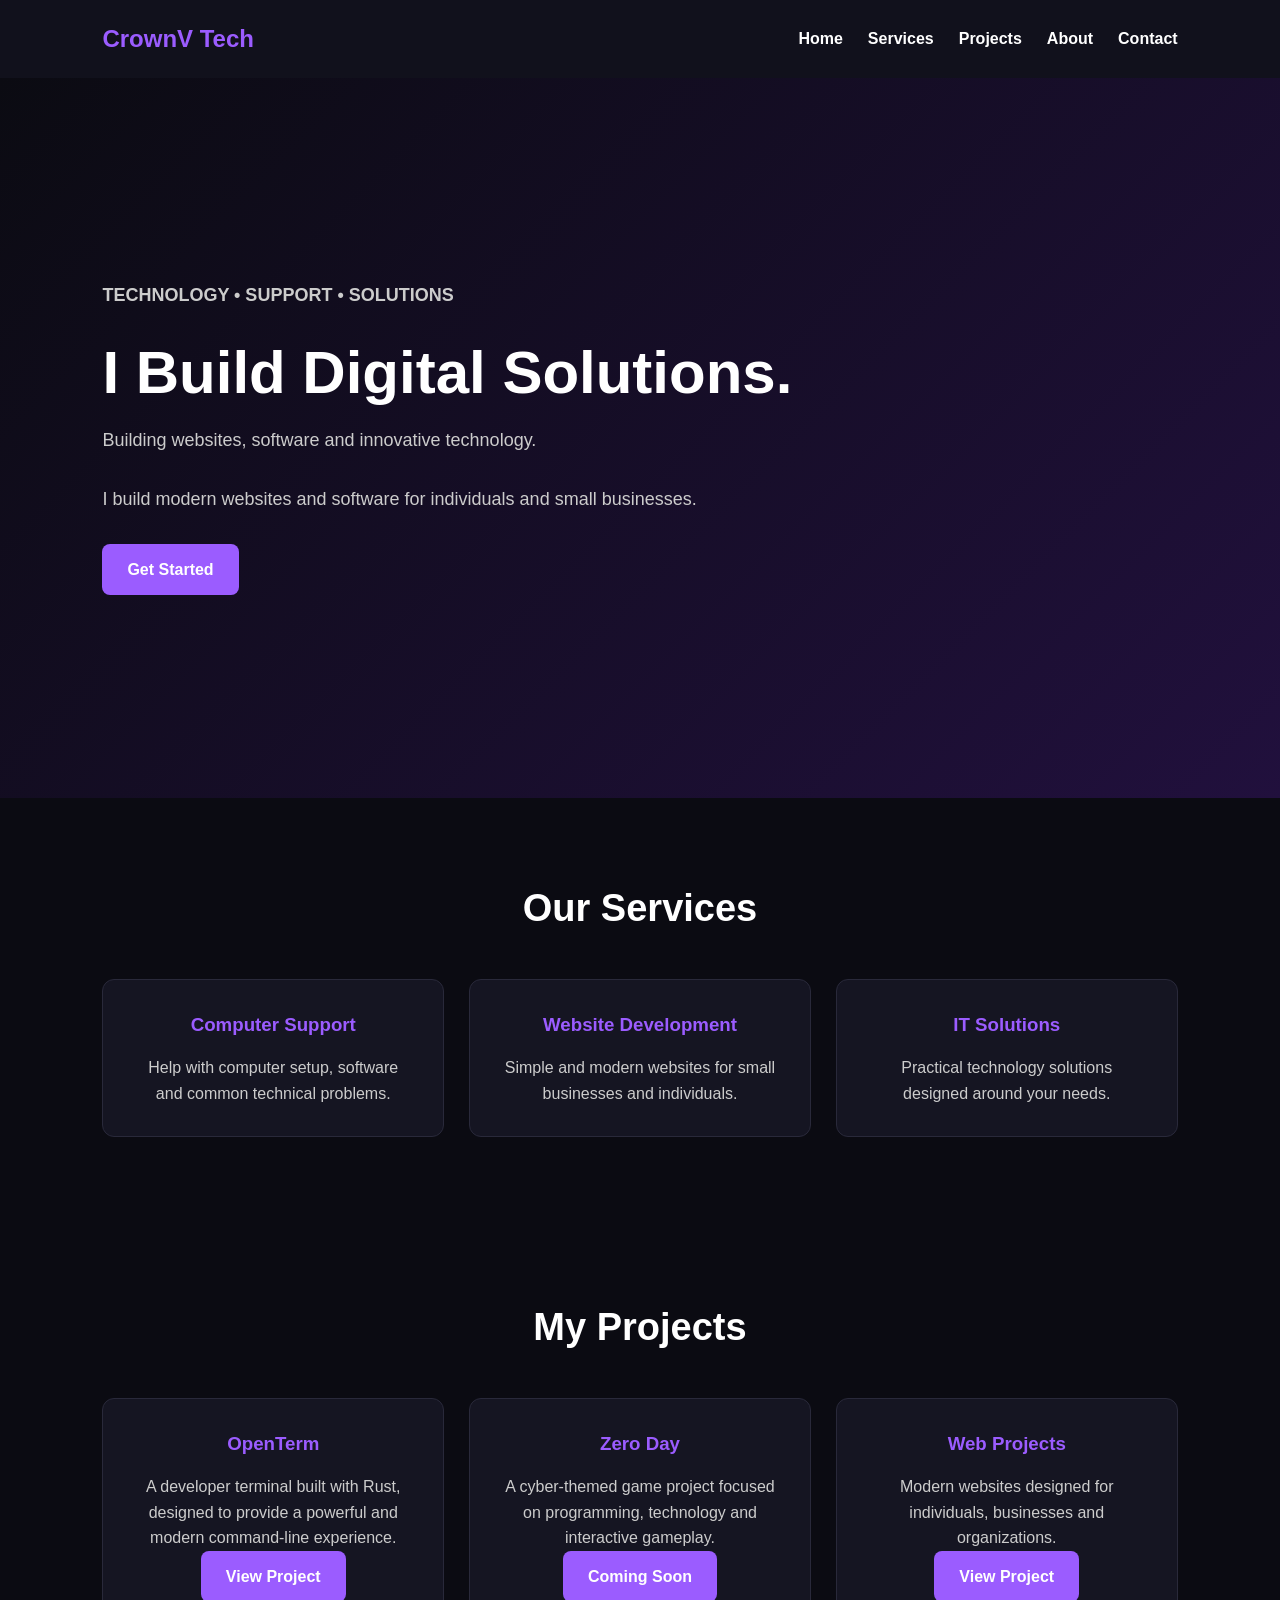
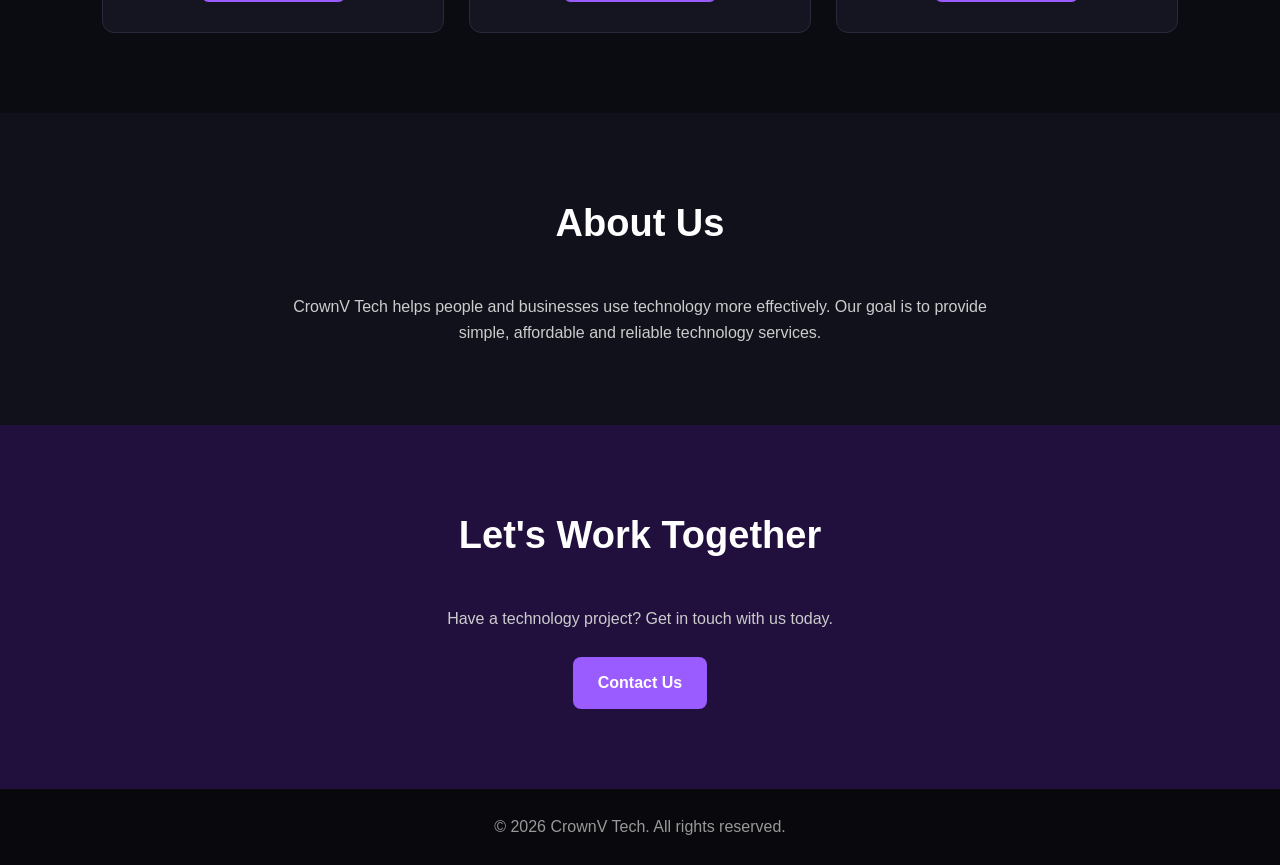
==== index.html @ 7b2068a5 "Add files via upload" ====
<!DOCTYPE html>
<html lang="en">
<head>
    <meta charset="UTF-8">
    <meta name="viewport" content="width=device-width, initial-scale=1.0">

    <title>CrownV Tech</title>

    <link rel="stylesheet" href="style.css">
</head>

<body>

    <!-- Navigation -->
    <header>
        <nav>
            <h1>CrownV Tech</h1>

            <div class="nav-links">
                <a href="#home">Home</a>
                <a href="#services">Services</a>
                <a href="#projects">Projects</a>
                <a href="#about">About</a>
                <a href="#contact">Contact</a>
            </div>
        </nav>
    </header>


    <!-- Home -->
    <section id="home" class="hero">
        <div>
            <p class="tag">TECHNOLOGY • SUPPORT • SOLUTIONS</p>

            <h2>I Build Digital Solutions.</h2>

<p class="crown-tagline">
    Building websites, software and innovative technology.
</p>
            
<p>
               I build modern websites and software
for individuals and small businesses.
</p>

            <a class="button" href="#contact">
                Get Started
            </a>
        </div>
    </section>


    <!-- Services -->
    <section id="services" class="section">

        <h2>Our Services</h2>

        <div class="cards">

            <div class="card">
                <h3>Computer Support</h3>

                <p>
                    Help with computer setup, software
                    and common technical problems.
                </p>
            </div>


            <div class="card">
                <h3>Website Development</h3>

                <p>
                    Simple and modern websites for
                    small businesses and individuals.
                </p>
            </div>


            <div class="card">
                <h3>IT Solutions</h3>

                <p>
                    Practical technology solutions
                    designed around your needs.
                </p>
            </div>

        </div>

    </section>

<!-- Projects -->
<section id="projects" class="section">

    <h2>My Projects</h2>

    <div class="cards">

        <div class="card">
            <h3>OpenTerm</h3>
            <p>
                A developer terminal built with Rust,
                designed to provide a powerful and modern
                command-line experience.
            </p>

            <a class="button" href="https://github.com/Vincent2092433/OpenTerm" target="_blank">
                View Project
            </a>
        </div>

        <div class="card">
            <h3>Zero Day</h3>
            <p>
                A cyber-themed game project focused on
                programming, technology and interactive
                gameplay.
            </p>

            <a class="button" href="#" target="_blank">
                Coming Soon
            </a>
        </div>

        <div class="card">
            <h3>Web Projects</h3>
            <p>
                Modern websites designed for individuals,
                businesses and organizations.
            </p>

            <a class="button" href="#" target="_blank">
                View Project
            </a>
        </div>

    </div>

</section>


    <!-- About -->
    <section id="about" class="section about">

        <h2>About Us</h2>

        <p>
            CrownV Tech helps people and
            businesses use technology more effectively.
            Our goal is to provide simple, affordable
            and reliable technology services.
        </p>

    </section>


    <!-- Contact -->
    <section id="contact" class="section contact">

        <h2>Let's Work Together</h2>

        <p>
            Have a technology project?
            Get in touch with us today.
        </p>

        <br>

        <a class="button" href="https://mail.google.com/mail/?view=cm&fs=1&to=vintagekarimi@gmail.com"target="_blank">
            Contact Us
        </a>

    </section>


    <!-- Footer -->
    <footer>

        <p>
            © 2026 CrownV Tech.
            All rights reserved.
        </p>

    </footer>

</body>
</html>
---- style.css ----
* {
    margin: 0;
    padding: 0;
    box-sizing: border-box;
}

html {
    scroll-behavior: smooth;
}

body {
    font-family: Arial, sans-serif;
    line-height: 1.6;
    background: #0b0b12;
    color: white;
}

header {
    background: #11111c;
    padding: 20px 8%;
    position: sticky;
    top: 0;
    z-index: 1000;
}

nav {
    display: flex;
    justify-content: space-between;
    align-items: center;
}

nav h1 {
    color: #9b5cff;
}

.nav-links {
    display: flex;
    gap: 25px;
}

.nav-links a {
    color: white;
    text-decoration: none;
    font-weight: bold;
}

.nav-links a:hover {
    color: #9b5cff;
}

.hero {
    min-height: 80vh;
    display: flex;
    align-items: center;
    padding: 80px 8%;
    background: linear-gradient(135deg, #0b0b12, #21103d);
}

.hero div {
    max-width: 700px;
}

.tag {
    color: #9b5cff;
    font-weight: bold;
    margin-bottom: 15px;
}

.hero h2 {
    font-size: 60px;
    line-height: 1.1;
    margin-bottom: 20px;
}

.hero p {
    font-size: 18px;
    color: #cccccc;
    margin-bottom: 30px;
}

.button {
    display: inline-block;
    background: #9b5cff;
    color: white;
    padding: 13px 25px;
    border-radius: 8px;
    text-decoration: none;
    font-weight: bold;
}

.button:hover {
    background: #7c3aed;
}

.section {
    padding: 80px 8%;
    text-align: center;
}

.section h2 {
    font-size: 38px;
    margin-bottom: 40px;
}

.cards {
    display: grid;
    grid-template-columns: repeat(3, 1fr);
    gap: 25px;
}

.card {
    background: #151522;
    padding: 30px;
    border-radius: 12px;
    border: 1px solid #29293a;
}

.card h3 {
    color: #9b5cff;
    margin-bottom: 15px;
}

.card p,
.about p,
.contact p {
    color: #cccccc;
}

.about {
    background: #11111c;
}

.about p {
    max-width: 700px;
    margin: auto;
}

.contact {
    background: #21103d;
}

footer {
    background: #08080d;
    text-align: center;
    padding: 25px;
    color: #999;
}

@media (max-width: 768px) {
    nav {
        flex-direction: column;
        gap: 15px;
    }

    .nav-links {
        gap: 12px;
        flex-wrap: wrap;
        justify-content: center;
    }

    .hero h2 {
        font-size: 42px;
    }

    .cards {
        grid-template-columns: 1fr;
    }
}
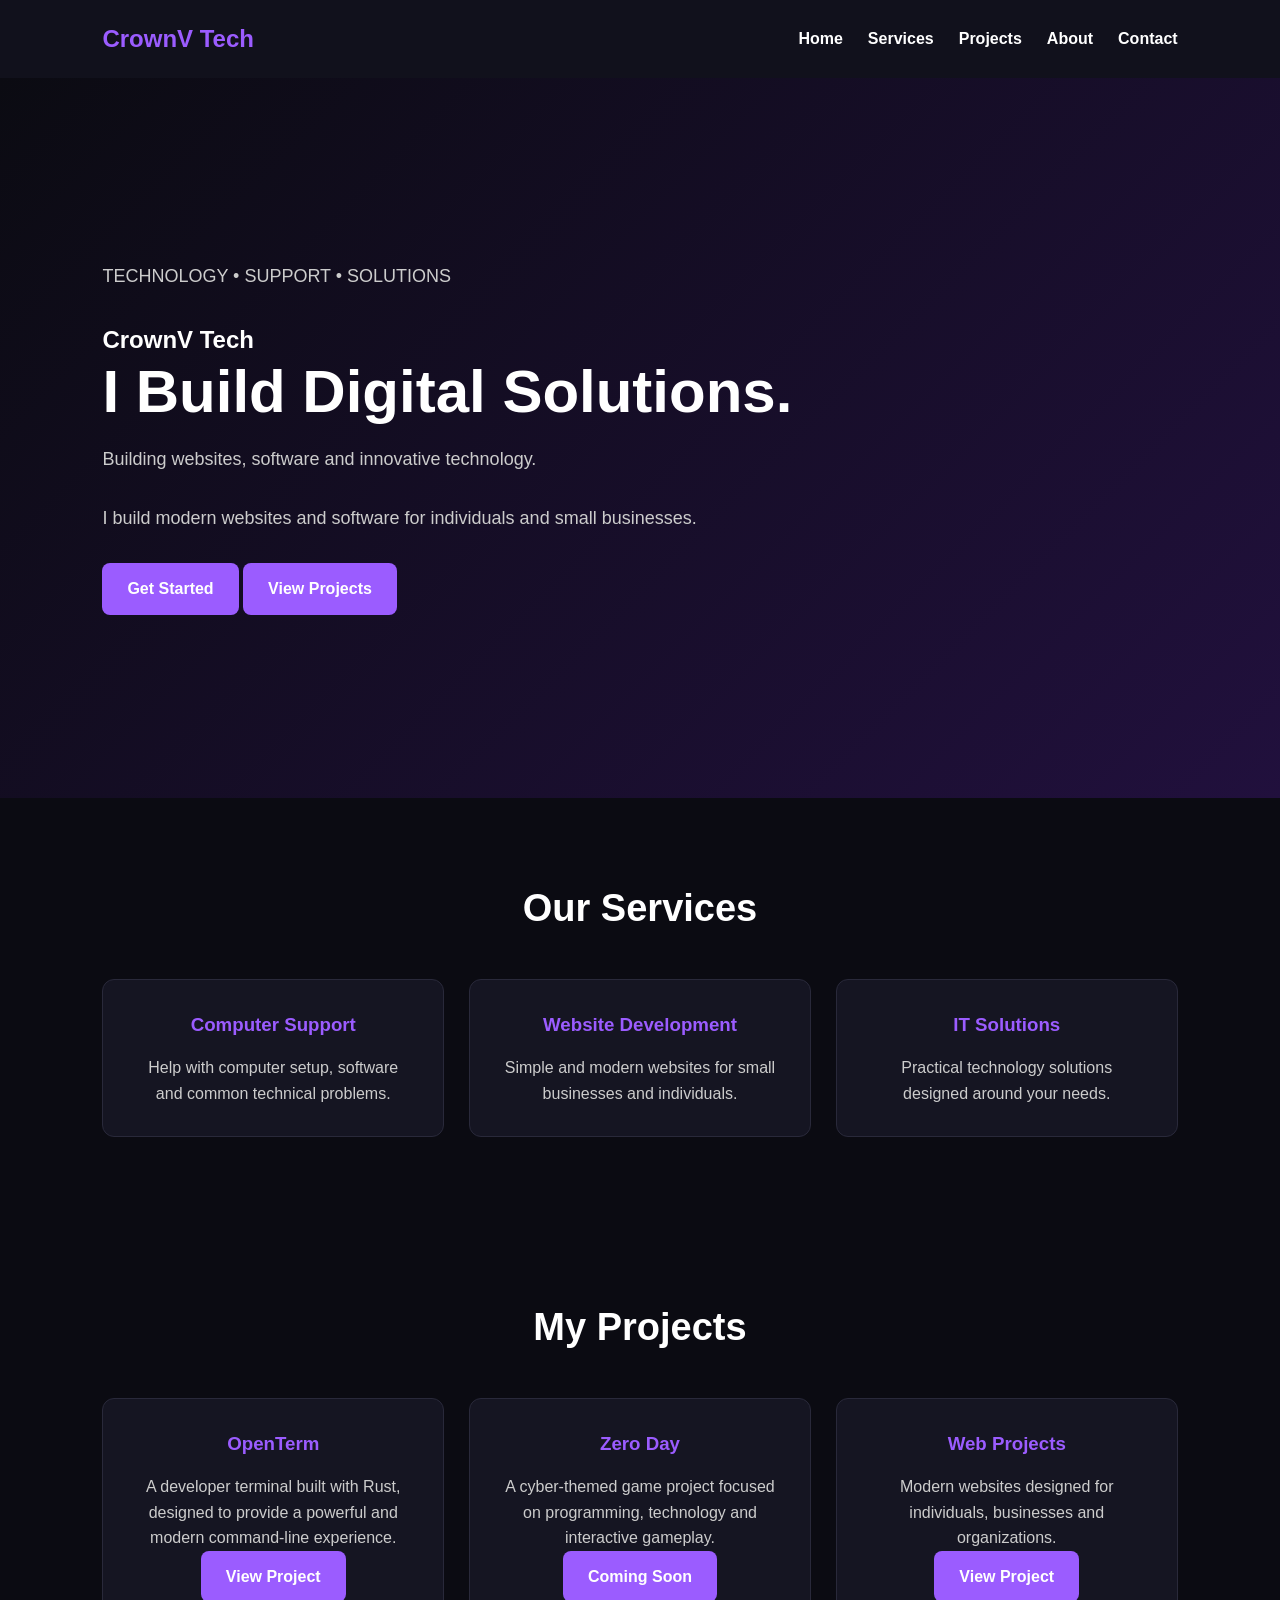
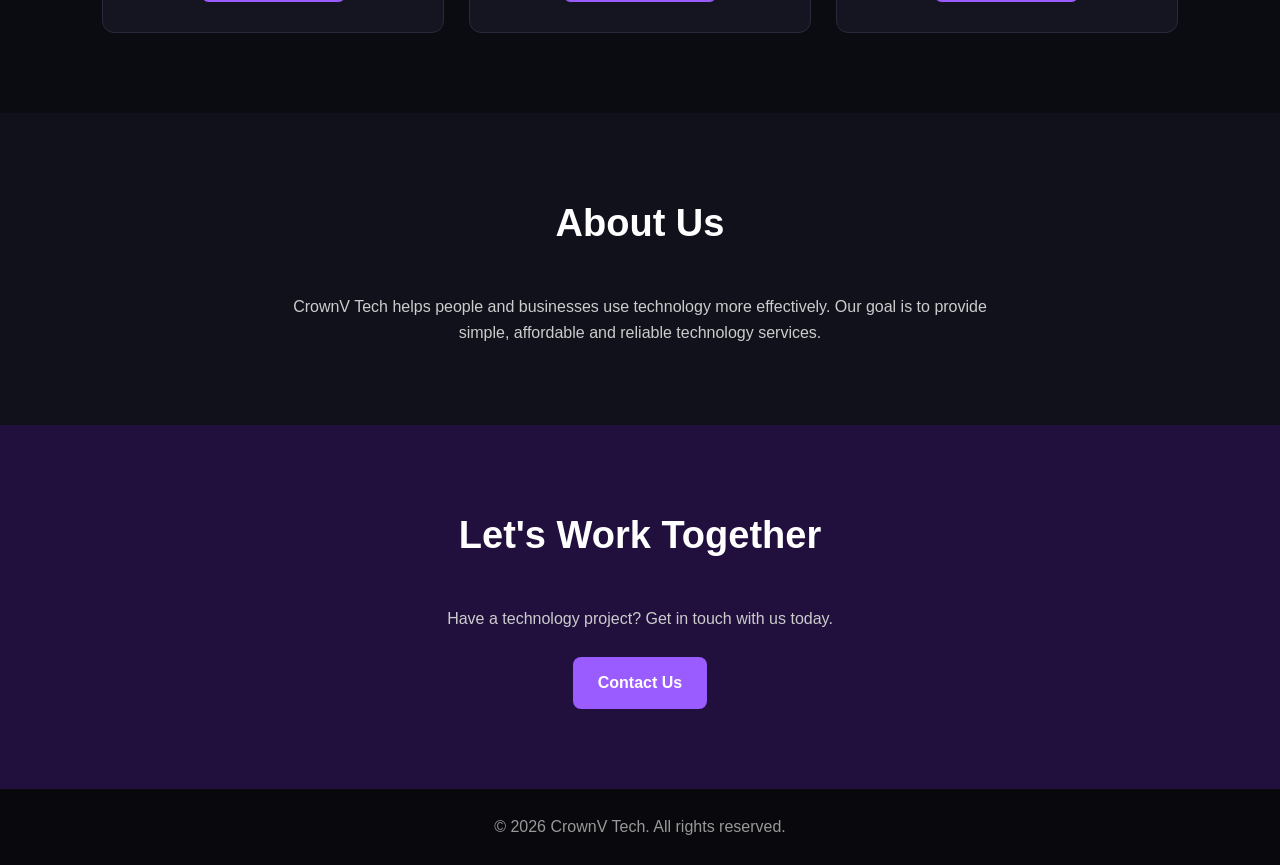
==== commit 78ba29d8: "Refactor index.html for improved layout and content Updated HTML structure and content for better or" ====
--- a/index.html
+++ b/index.html
@@ -28,26 +28,36 @@
 
 
     <!-- Home -->
-    <section id="home" class="hero">
-        <div>
-            <p class="tag">TECHNOLOGY • SUPPORT • SOLUTIONS</p>
+   <section id="home" class="hero">
+    <div class="hero-content">
 
-            <h2>I Build Digital Solutions.</h2>
+        <p class="hero-small">TECHNOLOGY • SUPPORT • SOLUTIONS</p>
 
-<p class="crown-tagline">
-    Building websites, software and innovative technology.
-</p>
-            
-<p>
-               I build modern websites and software
-for individuals and small businesses.
-</p>
+        <h1>CrownV Tech</h1>
 
+        <h2>I Build Digital Solutions.</h2>
+
+        <p class="crown-tagline">
+            Building websites, software and innovative technology.
+        </p>
+
+        <p>
+            I build modern websites and software
+            for individuals and small businesses.
+        </p>
+
+        <div class="hero-buttons">
             <a class="button" href="#contact">
                 Get Started
             </a>
+
+            <a class="button secondary-button" href="#projects">
+                View Projects
+            </a>
         </div>
-    </section>
+
+    </div>
+</section>
 
 
     <!-- Services -->
@@ -185,4 +195,4 @@
     </footer>
 
 </body>
-</html>+</html>
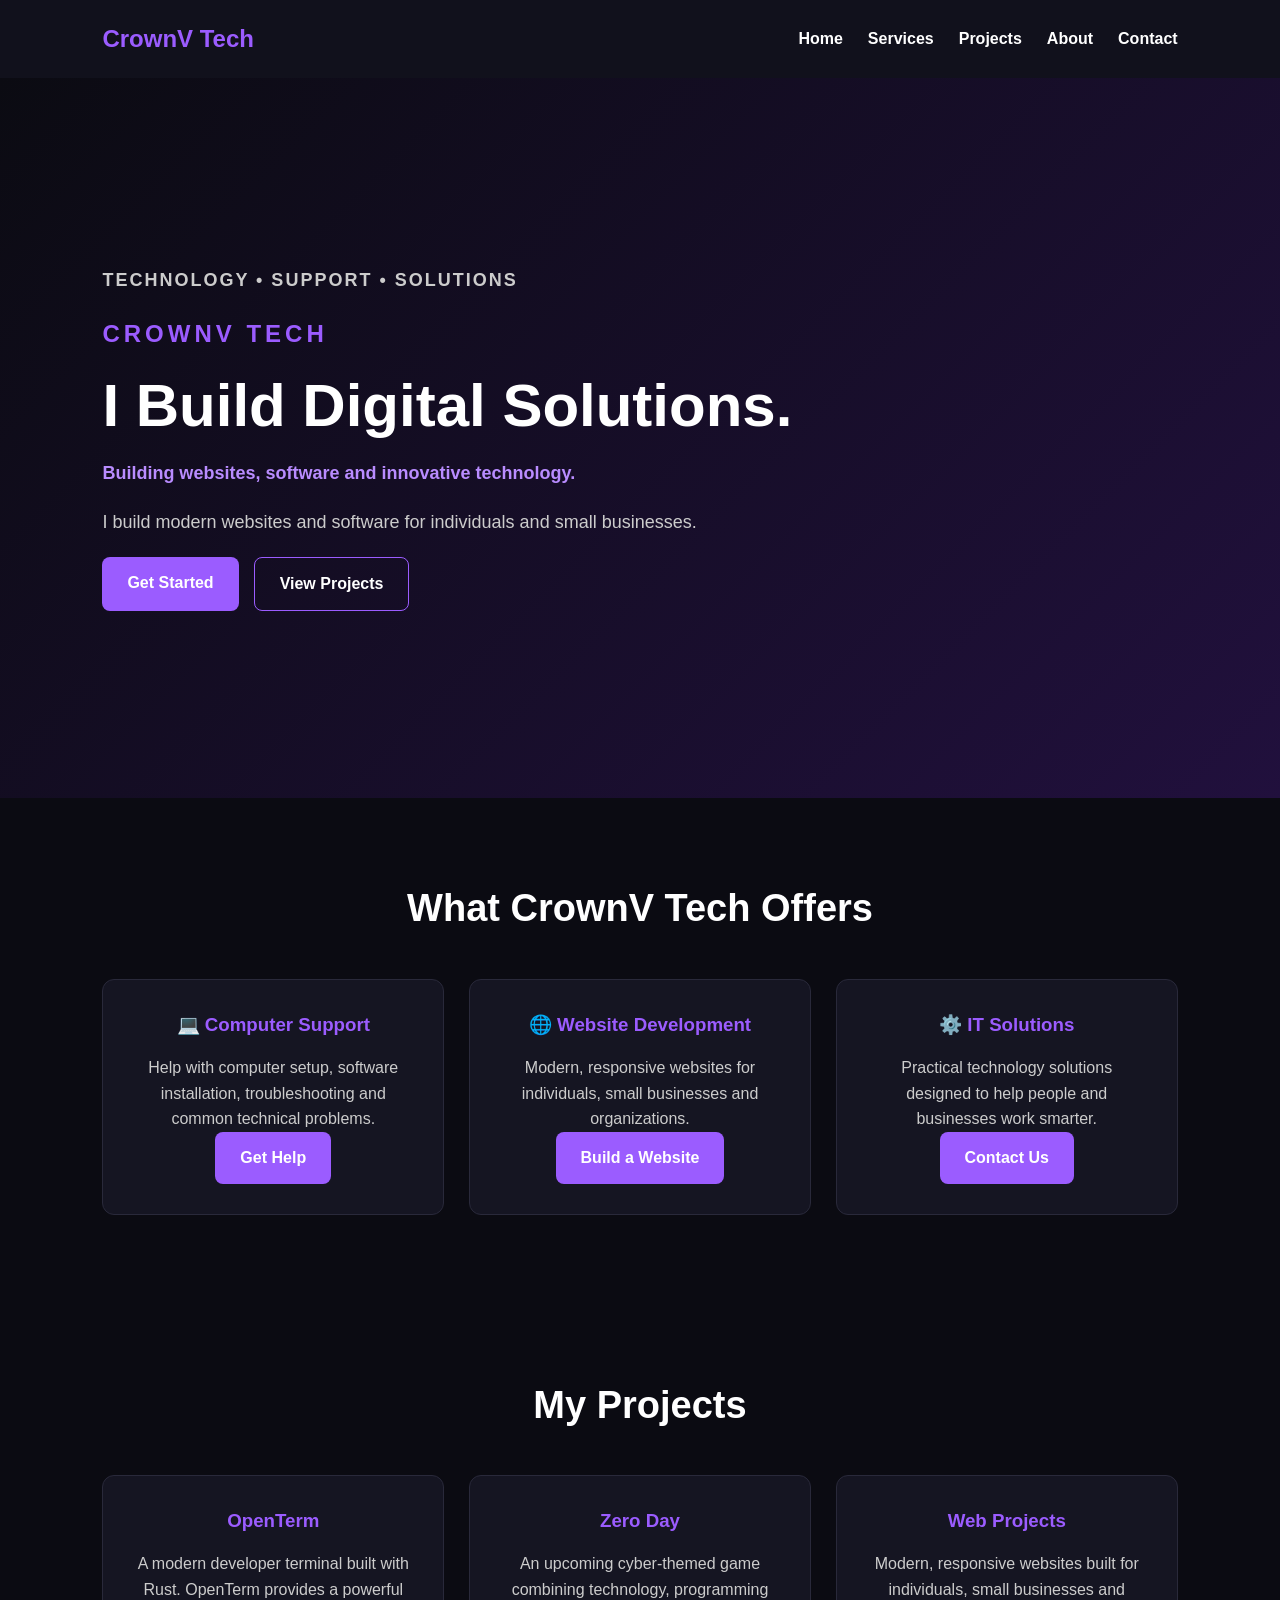
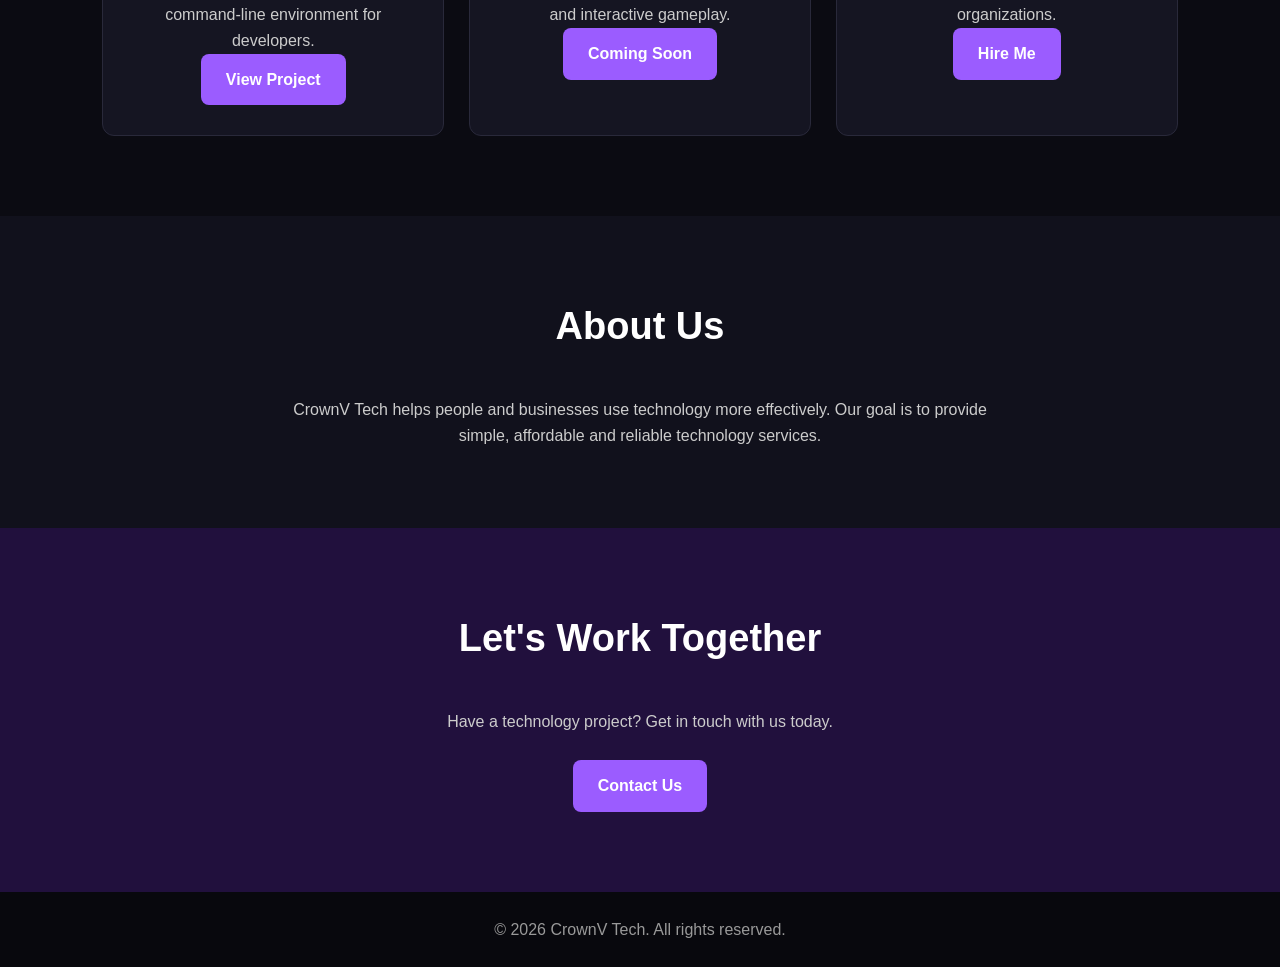
==== commit 083000ec: "Revise content in index.html for services and projects Updated service offerings and project descrip" ====
--- a/index.html
+++ b/index.html
@@ -61,46 +61,57 @@
 
 
     <!-- Services -->
-    <section id="services" class="section">
-
-        <h2>Our Services</h2>
-
-        <div class="cards">
-
-            <div class="card">
-                <h3>Computer Support</h3>
-
-                <p>
-                    Help with computer setup, software
-                    and common technical problems.
-                </p>
-            </div>
-
-
-            <div class="card">
-                <h3>Website Development</h3>
-
-                <p>
-                    Simple and modern websites for
-                    small businesses and individuals.
-                </p>
-            </div>
-
-
-            <div class="card">
-                <h3>IT Solutions</h3>
-
-                <p>
-                    Practical technology solutions
-                    designed around your needs.
-                </p>
-            </div>
-
-        </div>
-
-    </section>
+  <section id="services" class="section">
+
+    <h2>What CrownV Tech Offers</h2>
+
+    <div class="cards">
+
+        <div class="card">
+            <h3>💻 Computer Support</h3>
+
+            <p>
+                Help with computer setup, software installation,
+                troubleshooting and common technical problems.
+            </p>
+
+            <a class="button" href="#contact">
+                Get Help
+            </a>
+        </div>
+
+        <div class="card">
+            <h3>🌐 Website Development</h3>
+
+            <p>
+                Modern, responsive websites for individuals,
+                small businesses and organizations.
+            </p>
+
+            <a class="button" href="#contact">
+                Build a Website
+            </a>
+        </div>
+
+        <div class="card">
+            <h3>⚙️ IT Solutions</h3>
+
+            <p>
+                Practical technology solutions designed to
+                help people and businesses work smarter.
+            </p>
+
+            <a class="button" href="#contact">
+                Contact Us
+            </a>
+        </div>
+
+    </div>
+
+</section>
 
 <!-- Projects -->
+
 <section id="projects" class="section">
 
     <h2>My Projects</h2>
@@ -109,46 +120,53 @@
 
         <div class="card">
             <h3>OpenTerm</h3>
-            <p>
-                A developer terminal built with Rust,
-                designed to provide a powerful and modern
-                command-line experience.
-            </p>
-
-            <a class="button" href="https://github.com/Vincent2092433/OpenTerm" target="_blank">
+
+            <p>
+                A modern developer terminal built with Rust.
+                OpenTerm provides a powerful command-line
+                environment for developers.
+            </p>
+
+            <a
+                class="button"
+                href="https://github.com/Vincent2092433/OpenTerm"
+                target="_blank"
+                rel="noopener noreferrer">
                 View Project
             </a>
         </div>
 
         <div class="card">
             <h3>Zero Day</h3>
-            <p>
-                A cyber-themed game project focused on
-                programming, technology and interactive
+
+            <p>
+                An upcoming cyber-themed game combining
+                technology, programming and interactive
                 gameplay.
             </p>
 
-            <a class="button" href="#" target="_blank">
+            <a class="button" href="#projects">
                 Coming Soon
             </a>
         </div>
 
         <div class="card">
             <h3>Web Projects</h3>
-            <p>
-                Modern websites designed for individuals,
-                businesses and organizations.
-            </p>
-
-            <a class="button" href="#" target="_blank">
-                View Project
+
+            <p>
+                Modern, responsive websites built for
+                individuals, small businesses and
+                organizations.
+            </p>
+
+            <a class="button" href="#contact">
+                Hire Me
             </a>
         </div>
 
     </div>
 
 </section>
-
 
     <!-- About -->
     <section id="about" class="section about">
--- a/style.css
+++ b/style.css
@@ -1,3 +1,7 @@
+/* ================================
+   CrownV Tech - Complete Styles
+   ================================ */
+
 * {
     margin: 0;
     padding: 0;
@@ -9,11 +13,15 @@
 }
 
 body {
-    font-family: Arial, sans-serif;
+    font-family: Arial, Helvetica, sans-serif;
     line-height: 1.6;
     background: #0b0b12;
     color: white;
 }
+
+/* ================================
+   Header / Navigation
+   ================================ */
 
 header {
     background: #11111c;
@@ -36,17 +44,23 @@
 .nav-links {
     display: flex;
     gap: 25px;
+    list-style: none;
 }
 
 .nav-links a {
     color: white;
     text-decoration: none;
     font-weight: bold;
+    transition: 0.3s;
 }
 
 .nav-links a:hover {
     color: #9b5cff;
 }
+
+/* ================================
+   Hero Section
+   ================================ */
 
 .hero {
     min-height: 80vh;
@@ -56,14 +70,24 @@
     background: linear-gradient(135deg, #0b0b12, #21103d);
 }
 
-.hero div {
+.hero-content {
     max-width: 700px;
 }
 
-.tag {
+.hero-small {
     color: #9b5cff;
     font-weight: bold;
+    letter-spacing: 2px;
     margin-bottom: 15px;
+    font-size: 14px;
+}
+
+.hero-content h1 {
+    color: #9b5cff;
+    font-size: 24px;
+    letter-spacing: 4px;
+    text-transform: uppercase;
+    margin-bottom: 20px;
 }
 
 .hero h2 {
@@ -72,10 +96,26 @@
     margin-bottom: 20px;
 }
 
-.hero p {
+.hero-content p {
     font-size: 18px;
     color: #cccccc;
-    margin-bottom: 30px;
+    margin-bottom: 20px;
+}
+
+.crown-tagline {
+    color: #b98cff !important;
+    font-weight: bold;
+}
+
+/* ================================
+   Buttons
+   ================================ */
+
+.hero-buttons {
+    display: flex;
+    gap: 15px;
+    flex-wrap: wrap;
+    margin-top: 10px;
 }
 
 .button {
@@ -86,11 +126,26 @@
     border-radius: 8px;
     text-decoration: none;
     font-weight: bold;
+    transition: 0.3s;
 }
 
 .button:hover {
     background: #7c3aed;
-}
+    transform: translateY(-2px);
+}
+
+.secondary-button {
+    background: transparent;
+    border: 1px solid #9b5cff;
+}
+
+.secondary-button:hover {
+    background: #9b5cff;
+}
+
+/* ================================
+   General Sections
+   ================================ */
 
 .section {
     padding: 80px 8%;
@@ -101,6 +156,10 @@
     font-size: 38px;
     margin-bottom: 40px;
 }
+
+/* ================================
+   Cards
+   ================================ */
 
 .cards {
     display: grid;
@@ -113,6 +172,13 @@
     padding: 30px;
     border-radius: 12px;
     border: 1px solid #29293a;
+    transition: 0.3s;
+}
+
+.card:hover {
+    transform: translateY(-6px);
+    border-color: #9b5cff;
+    box-shadow: 0 10px 30px rgba(155, 92, 255, 0.15);
 }
 
 .card h3 {
@@ -120,24 +186,39 @@
     margin-bottom: 15px;
 }
 
-.card p,
-.about p,
+.card p {
+    color: #cccccc;
+}
+
+/* ================================
+   About Section
+   ================================ */
+
+.about {
+    background: #11111c;
+}
+
+.about p {
+    color: #cccccc;
+    max-width: 700px;
+    margin: auto;
+}
+
+/* ================================
+   Contact Section
+   ================================ */
+
+.contact {
+    background: #21103d;
+}
+
 .contact p {
     color: #cccccc;
 }
 
-.about {
-    background: #11111c;
-}
-
-.about p {
-    max-width: 700px;
-    margin: auto;
-}
-
-.contact {
-    background: #21103d;
-}
+/* ================================
+   Footer
+   ================================ */
 
 footer {
     background: #08080d;
@@ -146,7 +227,16 @@
     color: #999;
 }
 
+/* ================================
+   Mobile Responsive Design
+   ================================ */
+
 @media (max-width: 768px) {
+
+    header {
+        padding: 18px 5%;
+    }
+
     nav {
         flex-direction: column;
         gap: 15px;
@@ -158,11 +248,62 @@
         justify-content: center;
     }
 
+    .hero {
+        min-height: 75vh;
+        padding: 70px 6%;
+        text-align: center;
+    }
+
+    .hero-content {
+        max-width: 100%;
+    }
+
     .hero h2 {
         font-size: 42px;
     }
 
+    .hero-content h1 {
+        font-size: 20px;
+    }
+
+    .hero-buttons {
+        justify-content: center;
+    }
+
     .cards {
         grid-template-columns: 1fr;
     }
-}+
+    .section {
+        padding: 60px 6%;
+    }
+
+    .section h2 {
+        font-size: 32px;
+    }
+}
+
+/* ================================
+   Small Phones
+   ================================ */
+
+@media (max-width: 480px) {
+
+    .hero h2 {
+        font-size: 34px;
+    }
+
+    .hero-small {
+        font-size: 12px;
+        letter-spacing: 1px;
+    }
+
+    .button {
+        width: 100%;
+        text-align: center;
+    }
+
+    .hero-buttons {
+        width: 100%;
+    }
+}
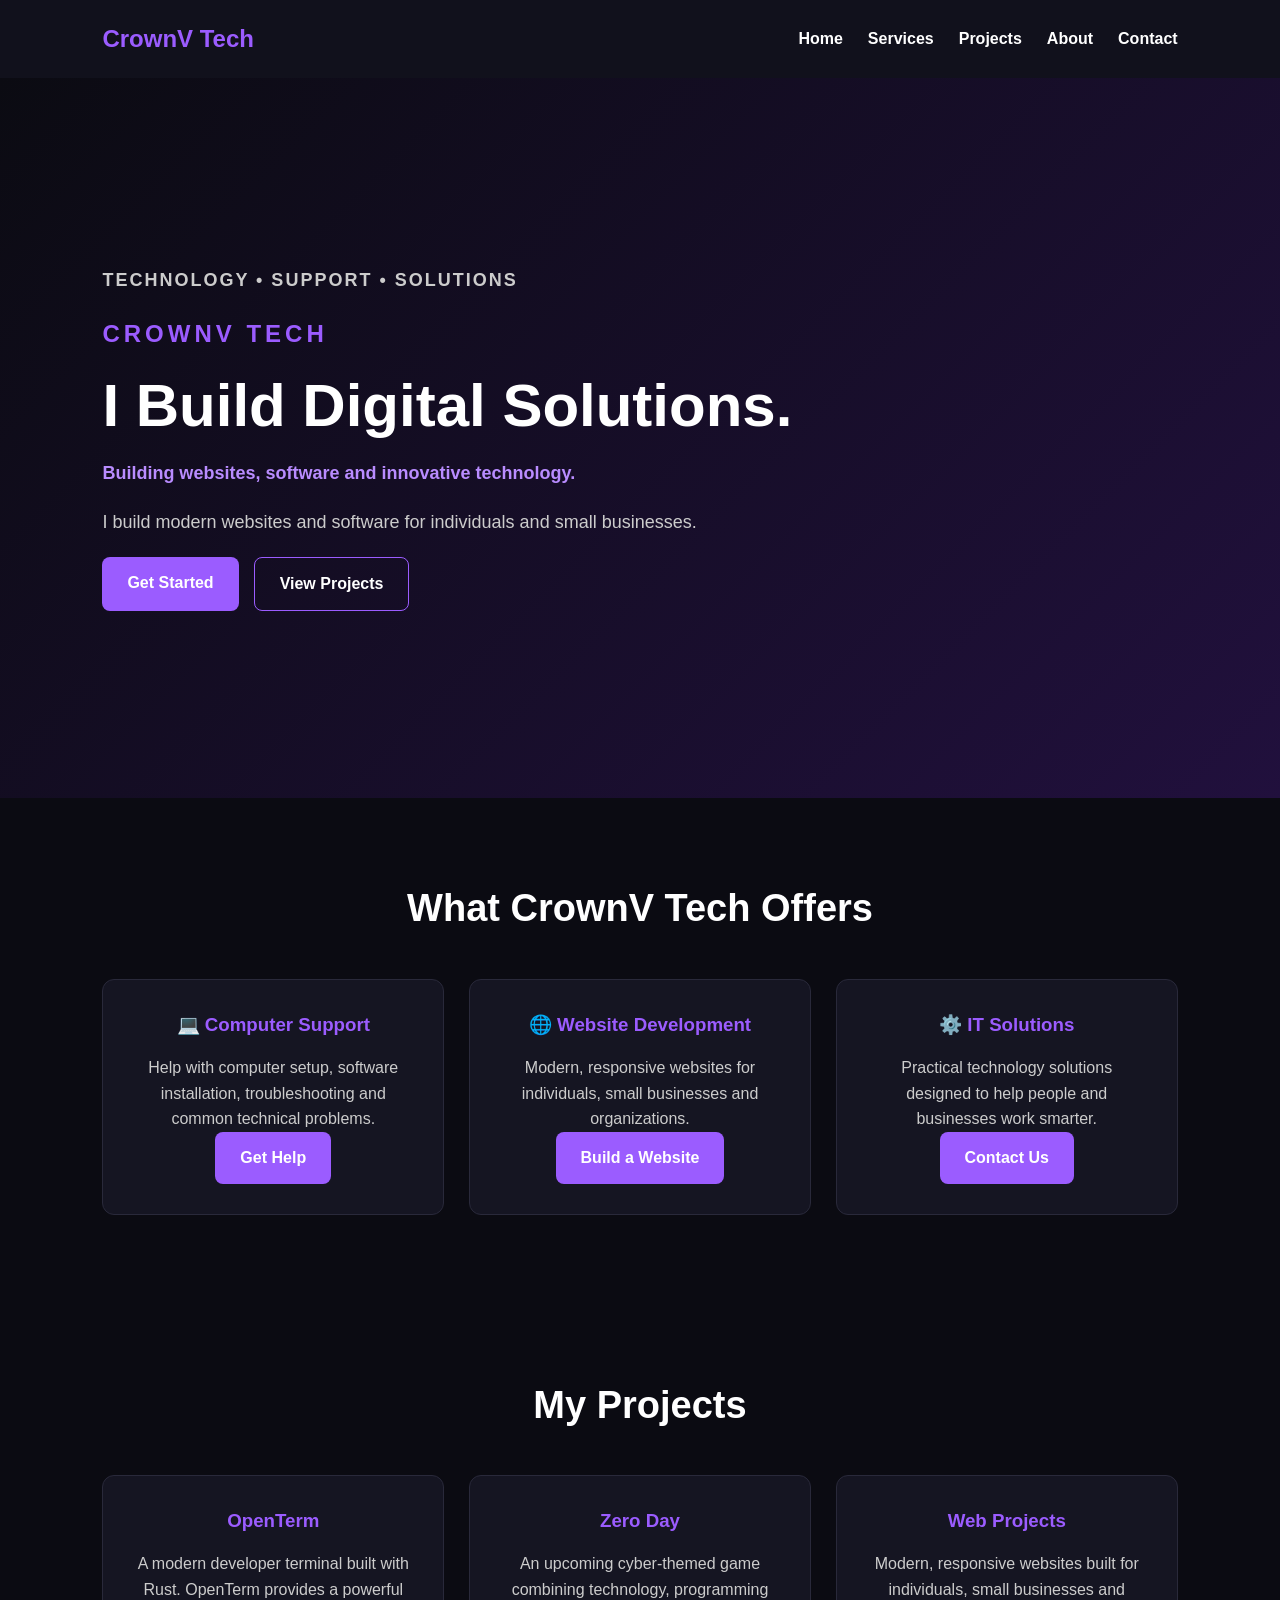
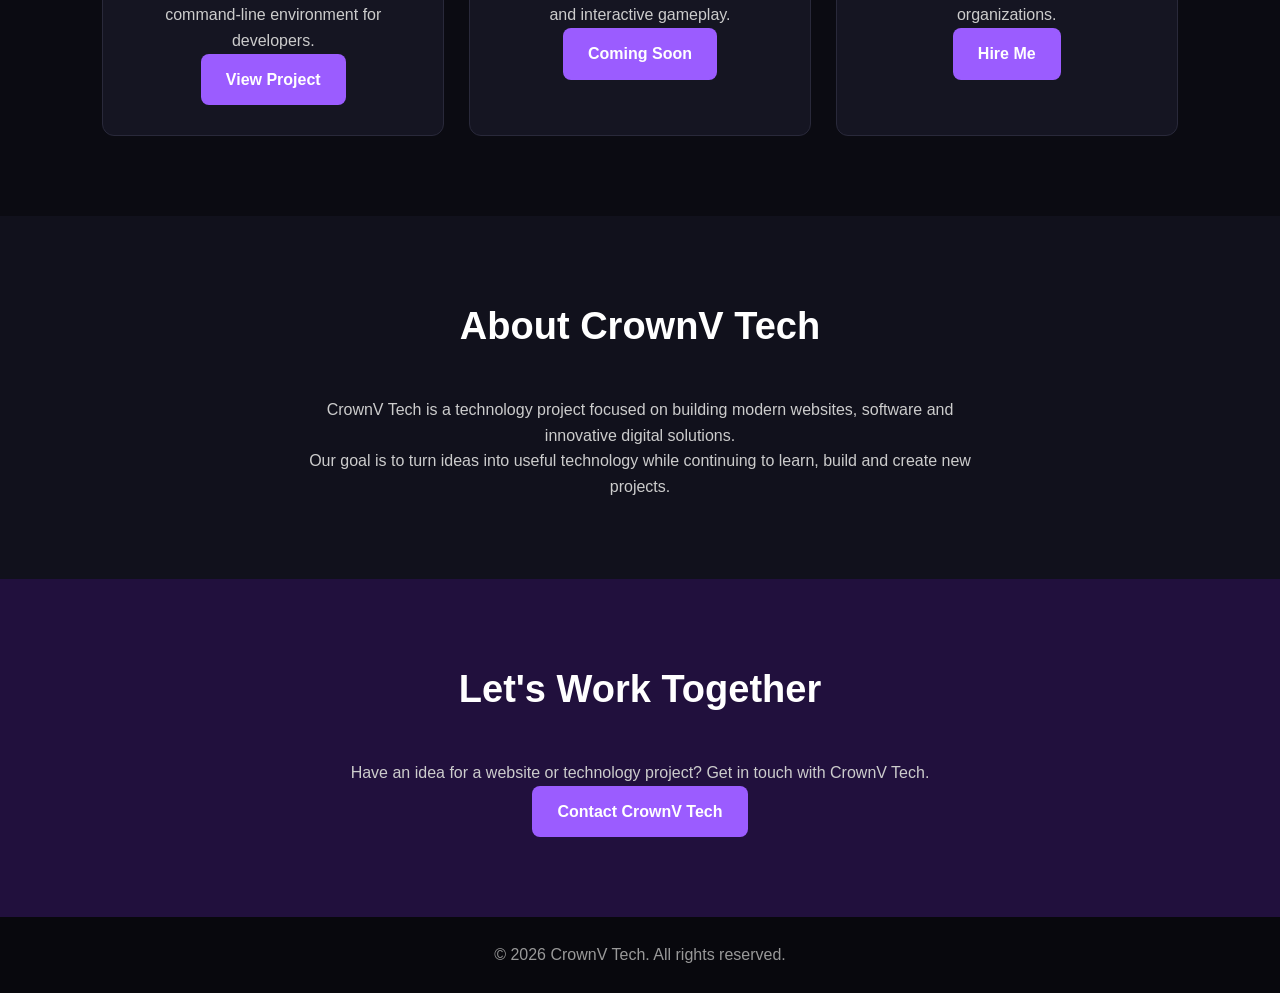
==== commit ecd6397c: "Revise About section content in index.html Updated the About section to provide more information abo" ====
--- a/index.html
+++ b/index.html
@@ -169,48 +169,51 @@
 </section>
 
     <!-- About -->
-    <section id="about" class="section about">
-
-        <h2>About Us</h2>
-
-        <p>
-            CrownV Tech helps people and
-            businesses use technology more effectively.
-            Our goal is to provide simple, affordable
-            and reliable technology services.
-        </p>
-
-    </section>
-
-
-    <!-- Contact -->
-    <section id="contact" class="section contact">
-
-        <h2>Let's Work Together</h2>
-
-        <p>
-            Have a technology project?
-            Get in touch with us today.
-        </p>
-
-        <br>
-
-        <a class="button" href="https://mail.google.com/mail/?view=cm&fs=1&to=vintagekarimi@gmail.com"target="_blank">
-            Contact Us
-        </a>
-
-    </section>
-
-
-    <!-- Footer -->
-    <footer>
-
-        <p>
-            © 2026 CrownV Tech.
-            All rights reserved.
-        </p>
-
-    </footer>
+  <section id="about" class="section about">
+
+    <h2>About CrownV Tech</h2>
+
+    <p>
+        CrownV Tech is a technology project focused on
+        building modern websites, software and innovative
+        digital solutions.
+    </p>
+
+    <p>
+        Our goal is to turn ideas into useful technology
+        while continuing to learn, build and create new
+        projects.
+    </p>
+
+</section>
+
+<section id="contact" class="section contact">
+
+    <h2>Let's Work Together</h2>
+
+    <p>
+        Have an idea for a website or technology project?
+        Get in touch with CrownV Tech.
+    </p>
+
+    <a
+        class="button"
+        href="https://mail.google.com/mail/?view=cm&fs=1&to=vintagekarimi@gmail.com"
+        target="_blank"
+        rel="noopener noreferrer">
+        Contact CrownV Tech
+    </a>
+
+</section>
+
+<footer>
+
+    <p>
+        © 2026 CrownV Tech.
+        All rights reserved.
+    </p>
+
+</footer>
 
 </body>
 </html>
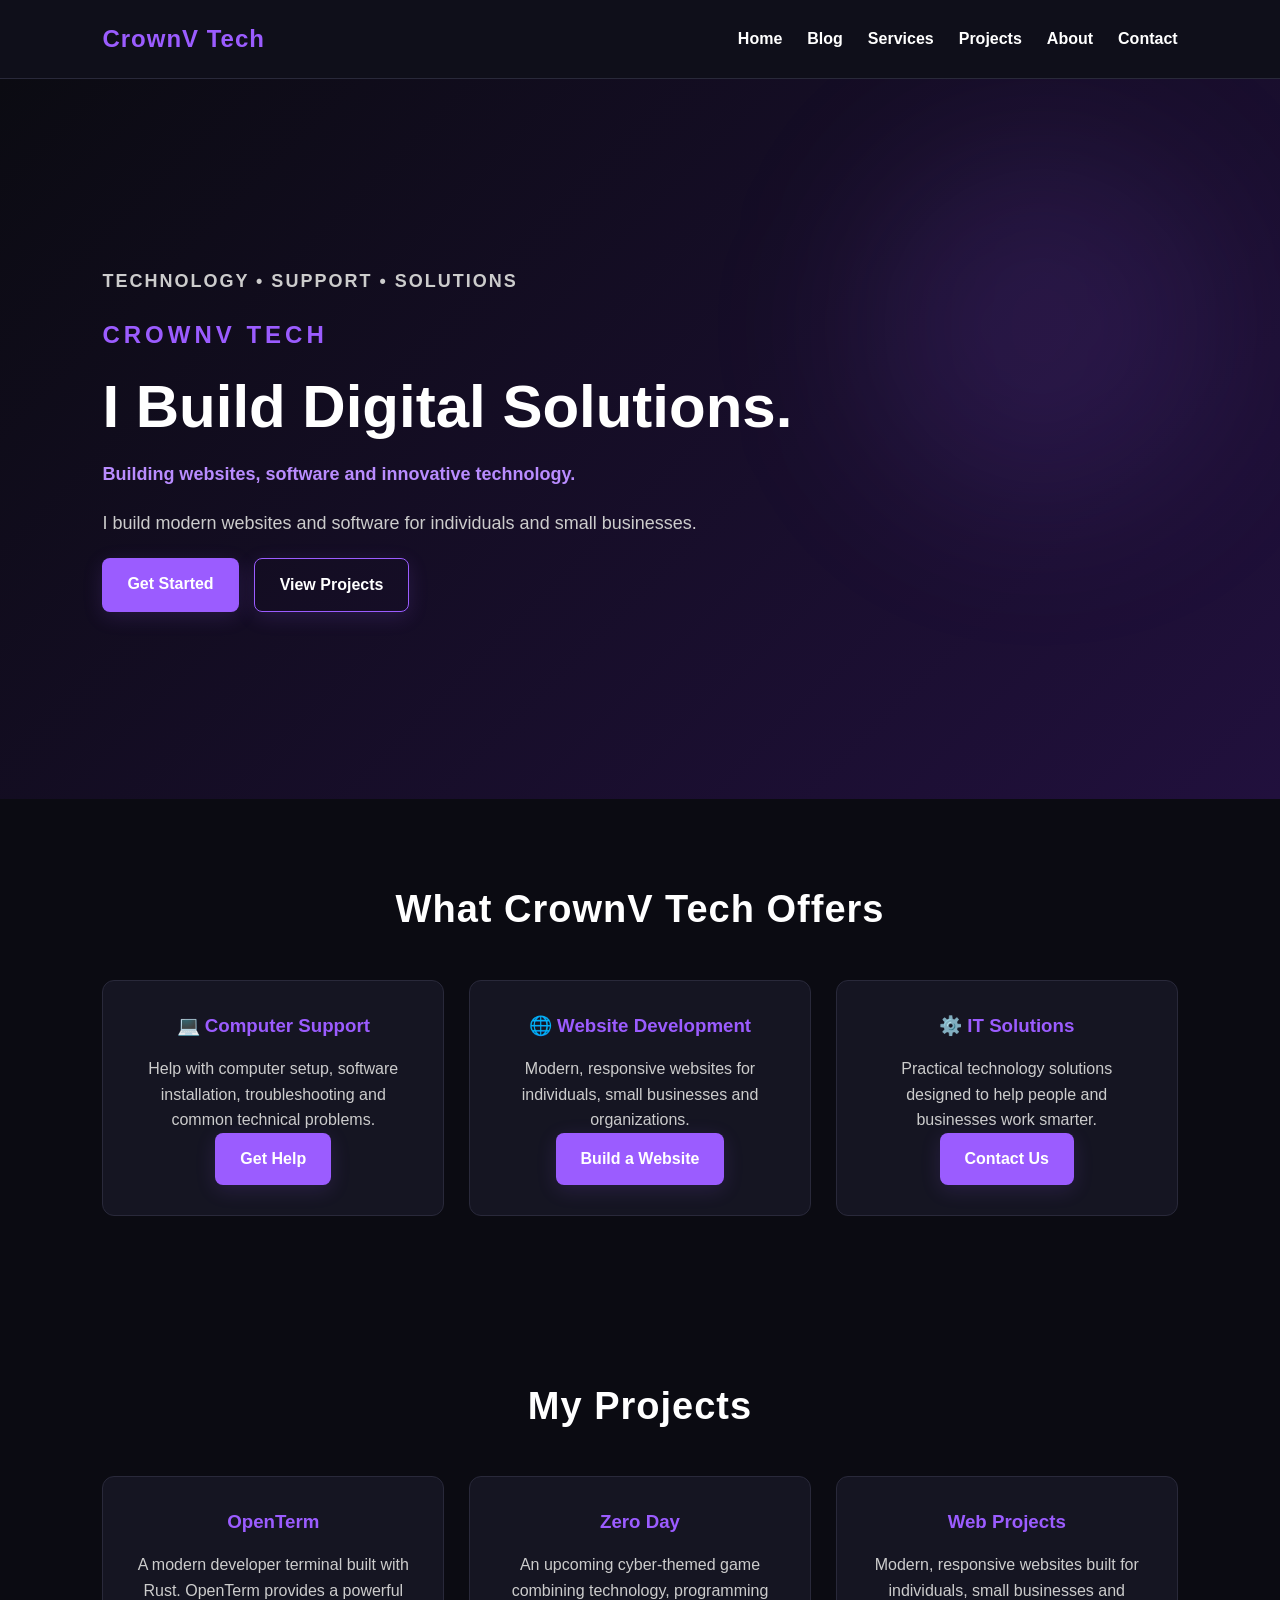
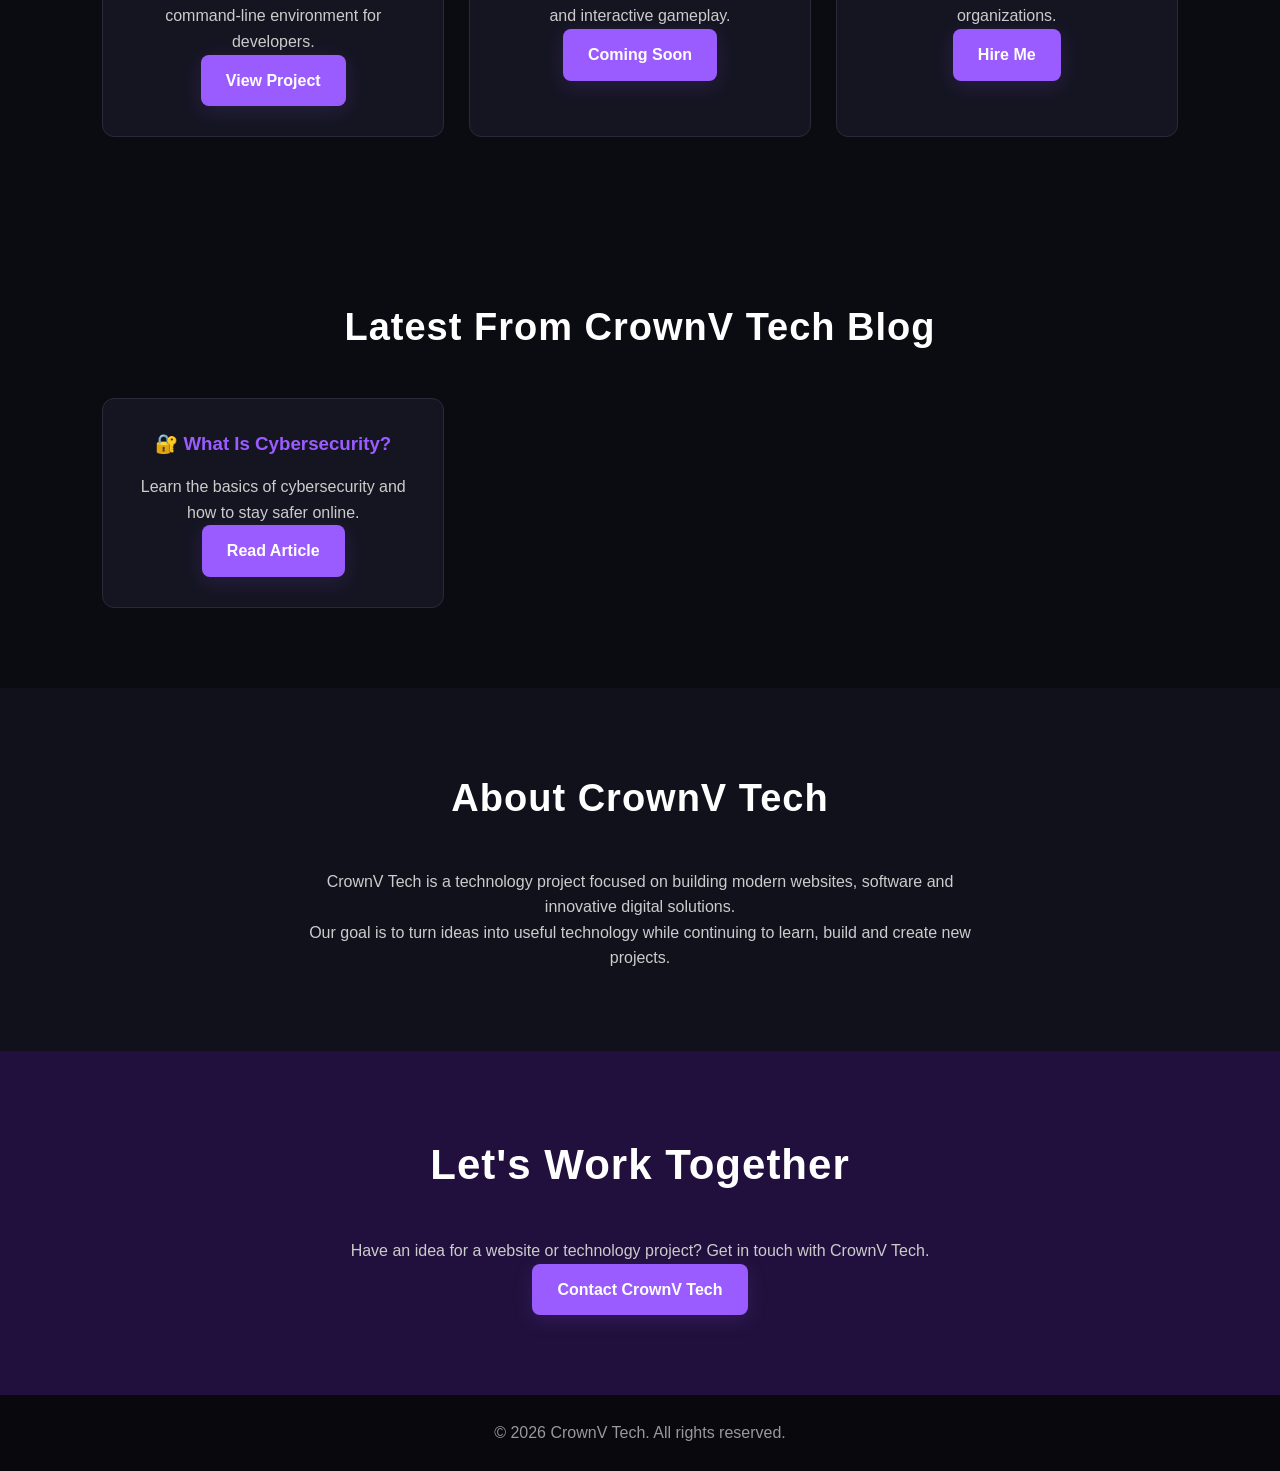
==== commit 582fc024: "Add CrownV Tech blog and articles" ====
--- a/index.html
+++ b/index.html
@@ -18,6 +18,7 @@
 
             <div class="nav-links">
                 <a href="#home">Home</a>
+                <a href="blog.html">Blog</a>
                 <a href="#services">Services</a>
                 <a href="#projects">Projects</a>
                 <a href="#about">About</a>
@@ -168,7 +169,33 @@
 
 </section>
 
-    <!-- About -->
+ <!-- Latest Blog -->
+
+<section class="section">
+
+    <h2>Latest From CrownV Tech Blog</h2>
+
+    <div class="cards">
+
+        <div class="card">
+
+            <h3>🔐 What Is Cybersecurity?</h3>
+
+            <p>
+                Learn the basics of cybersecurity and how to stay safer online.
+            </p>
+
+            <a class="button" href="blog-cybersecurity.html">
+                Read Article
+            </a>
+
+        </div>
+
+    </div>
+
+</section>
+  
+<!-- About -->
   <section id="about" class="section about">
 
     <h2>About CrownV Tech</h2>
--- a/style.css
+++ b/style.css
@@ -307,3 +307,106 @@
         width: 100%;
     }
 }
+/* ================================
+   CrownV Tech - Brand Upgrade
+   ================================ */
+
+/* Better navigation */
+header {
+    backdrop-filter: blur(10px);
+    background: rgba(17, 17, 28, 0.92);
+    border-bottom: 1px solid #29293a;
+}
+
+nav h1 {
+    font-size: 24px;
+    letter-spacing: 1px;
+}
+
+/* Hero visual improvement */
+.hero {
+    position: relative;
+    overflow: hidden;
+}
+
+.hero::before {
+    content: "";
+    position: absolute;
+    width: 350px;
+    height: 350px;
+    border-radius: 50%;
+    background: rgba(155, 92, 255, 0.12);
+    filter: blur(80px);
+    top: 10%;
+    right: 5%;
+}
+
+.hero-content {
+    position: relative;
+    z-index: 1;
+}
+
+/* Section headings */
+.section h2 {
+    color: white;
+    letter-spacing: 1px;
+}
+
+/* Better cards */
+.card {
+    position: relative;
+    overflow: hidden;
+}
+
+.card::before {
+    content: "";
+    position: absolute;
+    top: 0;
+    left: 0;
+    width: 100%;
+    height: 3px;
+    background: #9b5cff;
+    transform: scaleX(0);
+    transform-origin: left;
+    transition: 0.3s;
+}
+
+.card:hover::before {
+    transform: scaleX(1);
+}
+
+/* Make buttons feel more modern */
+.button {
+    box-shadow: 0 5px 20px rgba(155, 92, 255, 0.15);
+}
+
+.button:hover {
+    box-shadow: 0 8px 25px rgba(155, 92, 255, 0.3);
+}
+
+/* Contact section */
+.contact {
+    position: relative;
+    overflow: hidden;
+}
+
+.contact h2 {
+    font-size: 42px;
+}
+
+/* Selection color */
+::selection {
+    background: #9b5cff;
+    color: white;
+}
+
+/* Better mobile spacing */
+@media (max-width: 768px) {
+    .contact h2 {
+        font-size: 32px;
+    }
+
+    nav h1 {
+        font-size: 22px;
+    }
+}
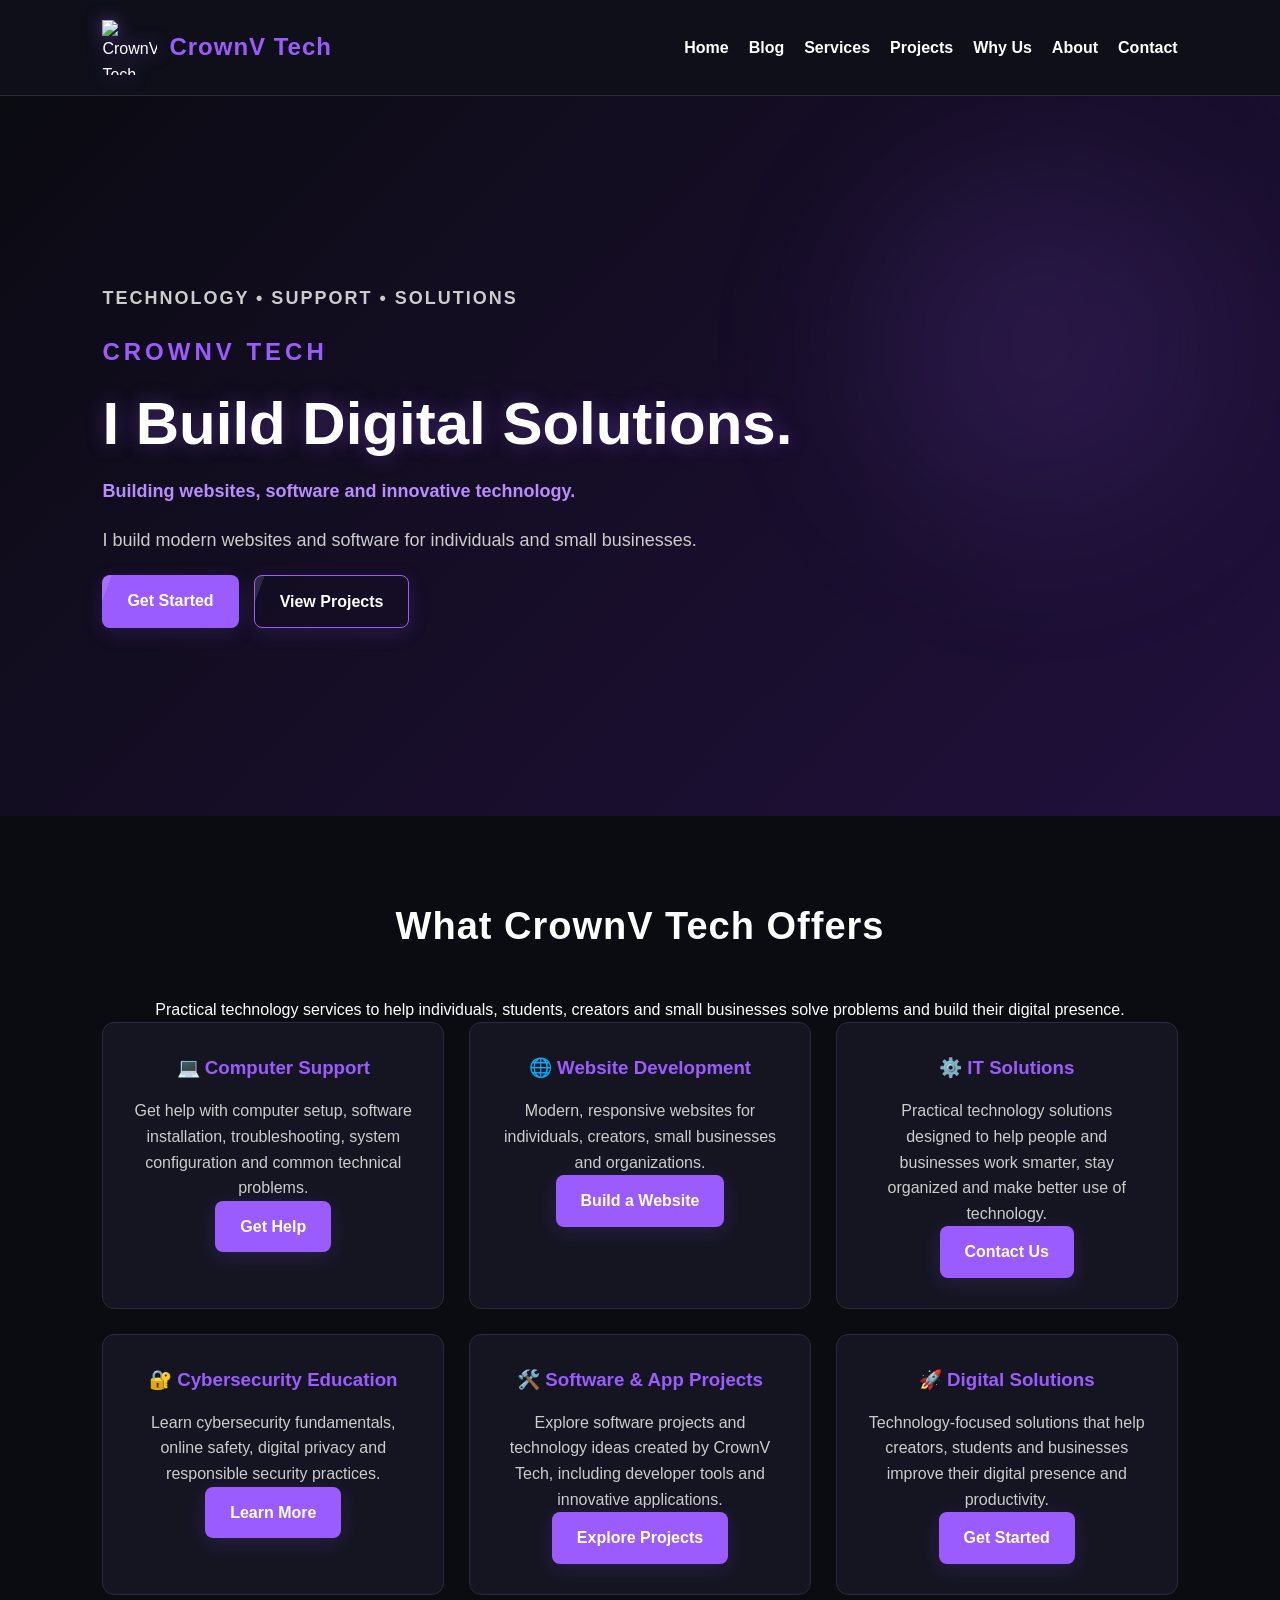
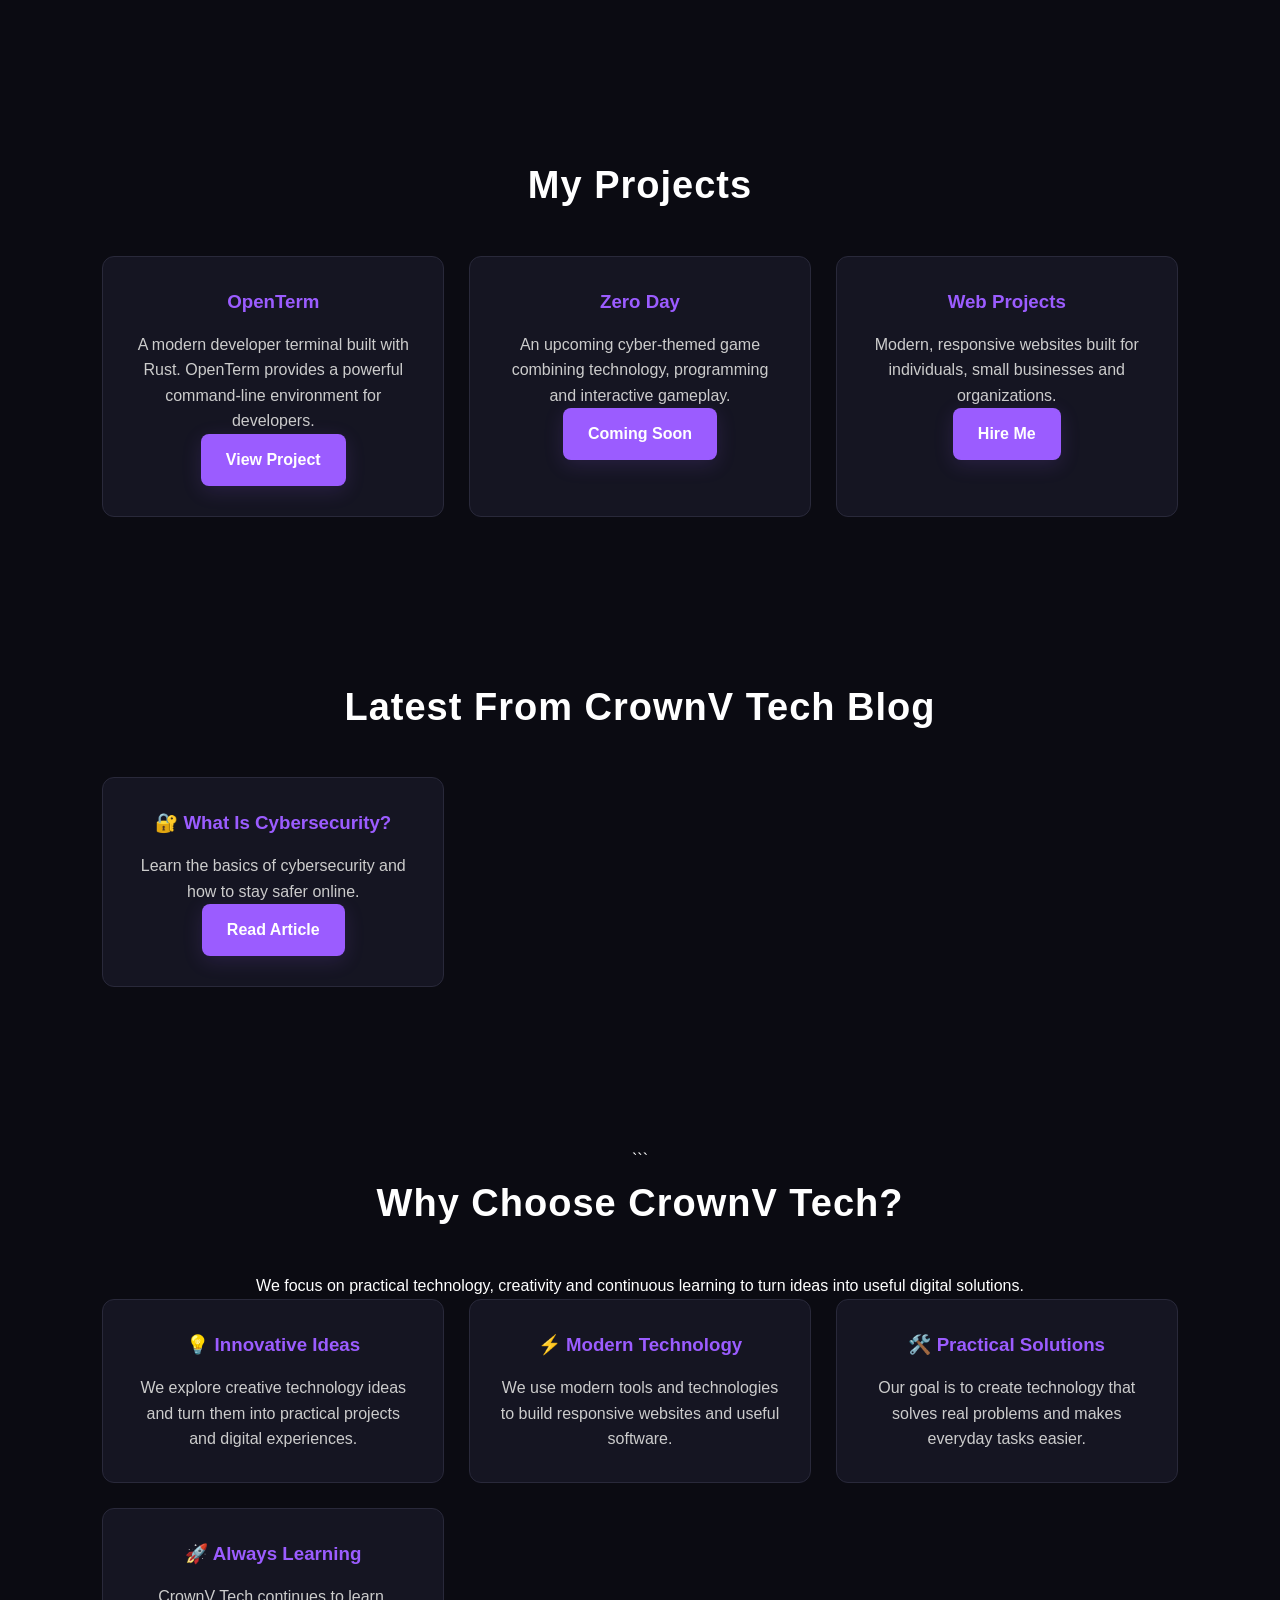
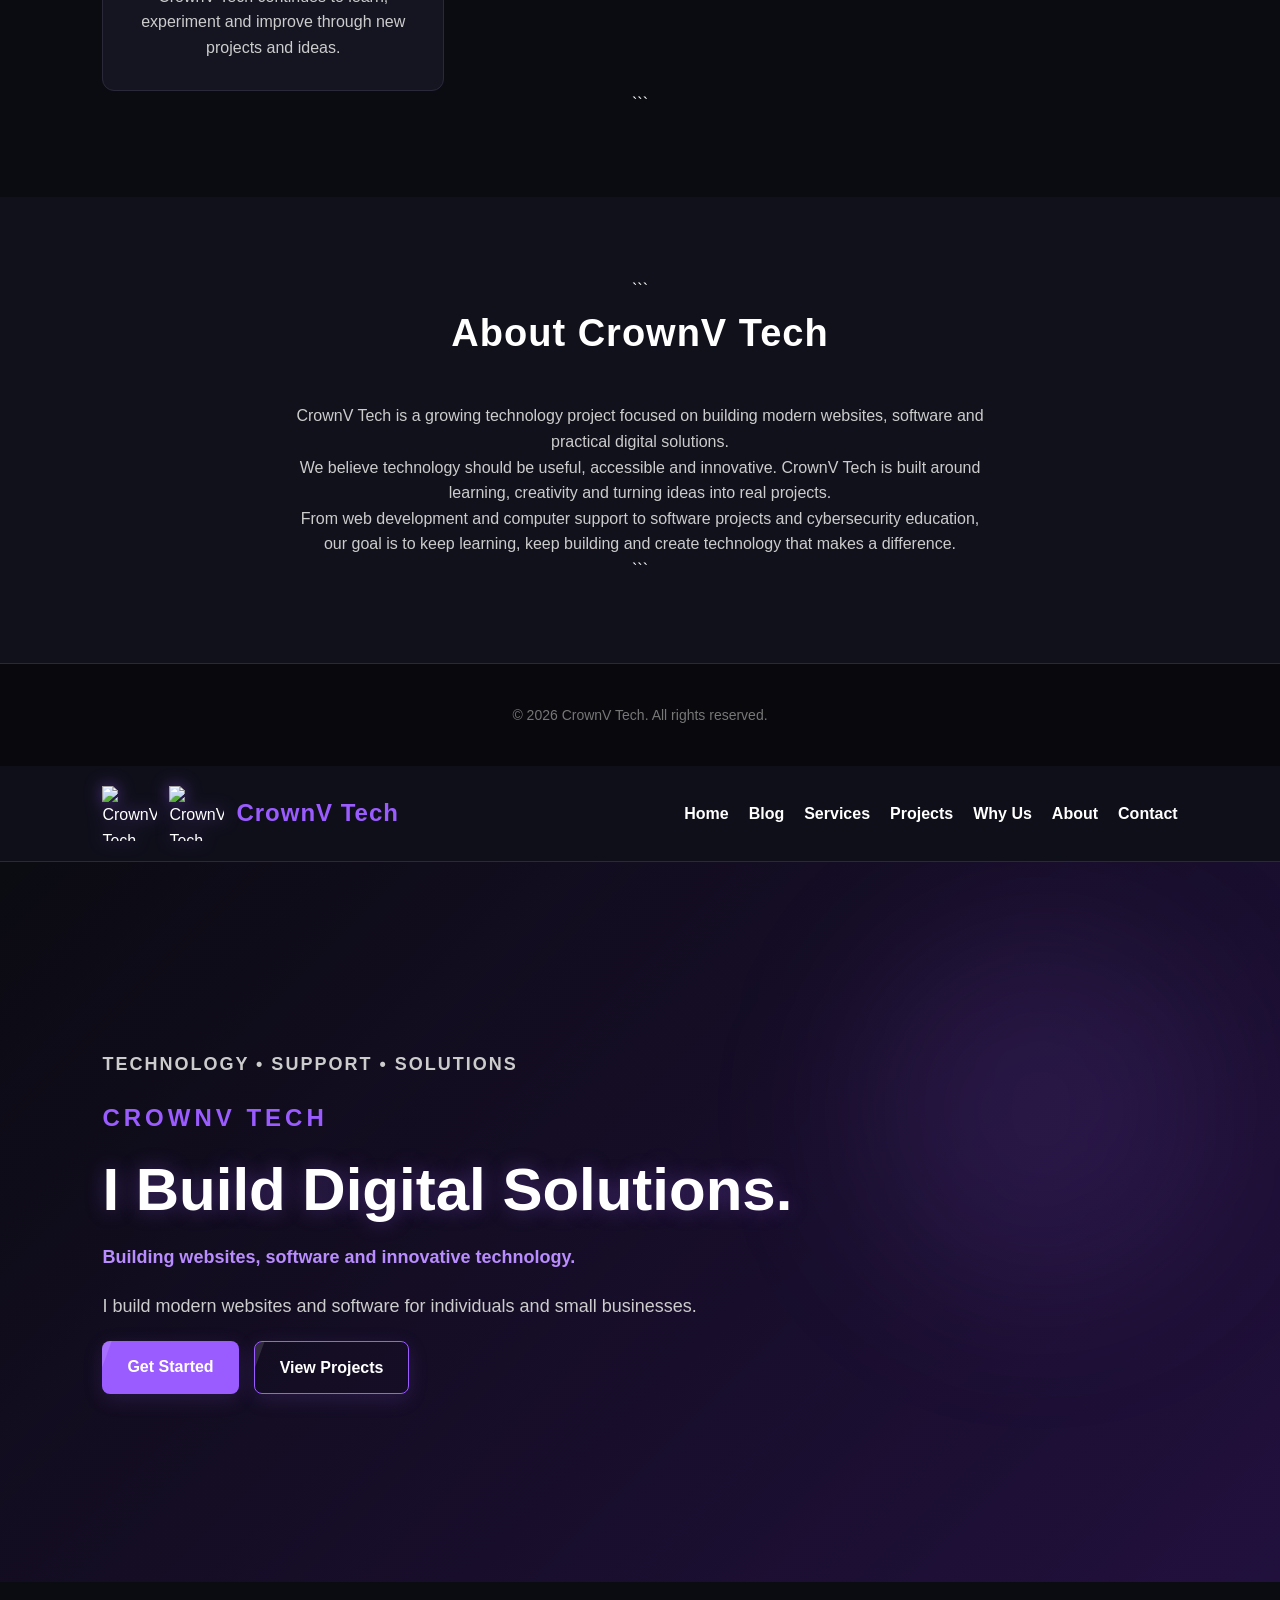
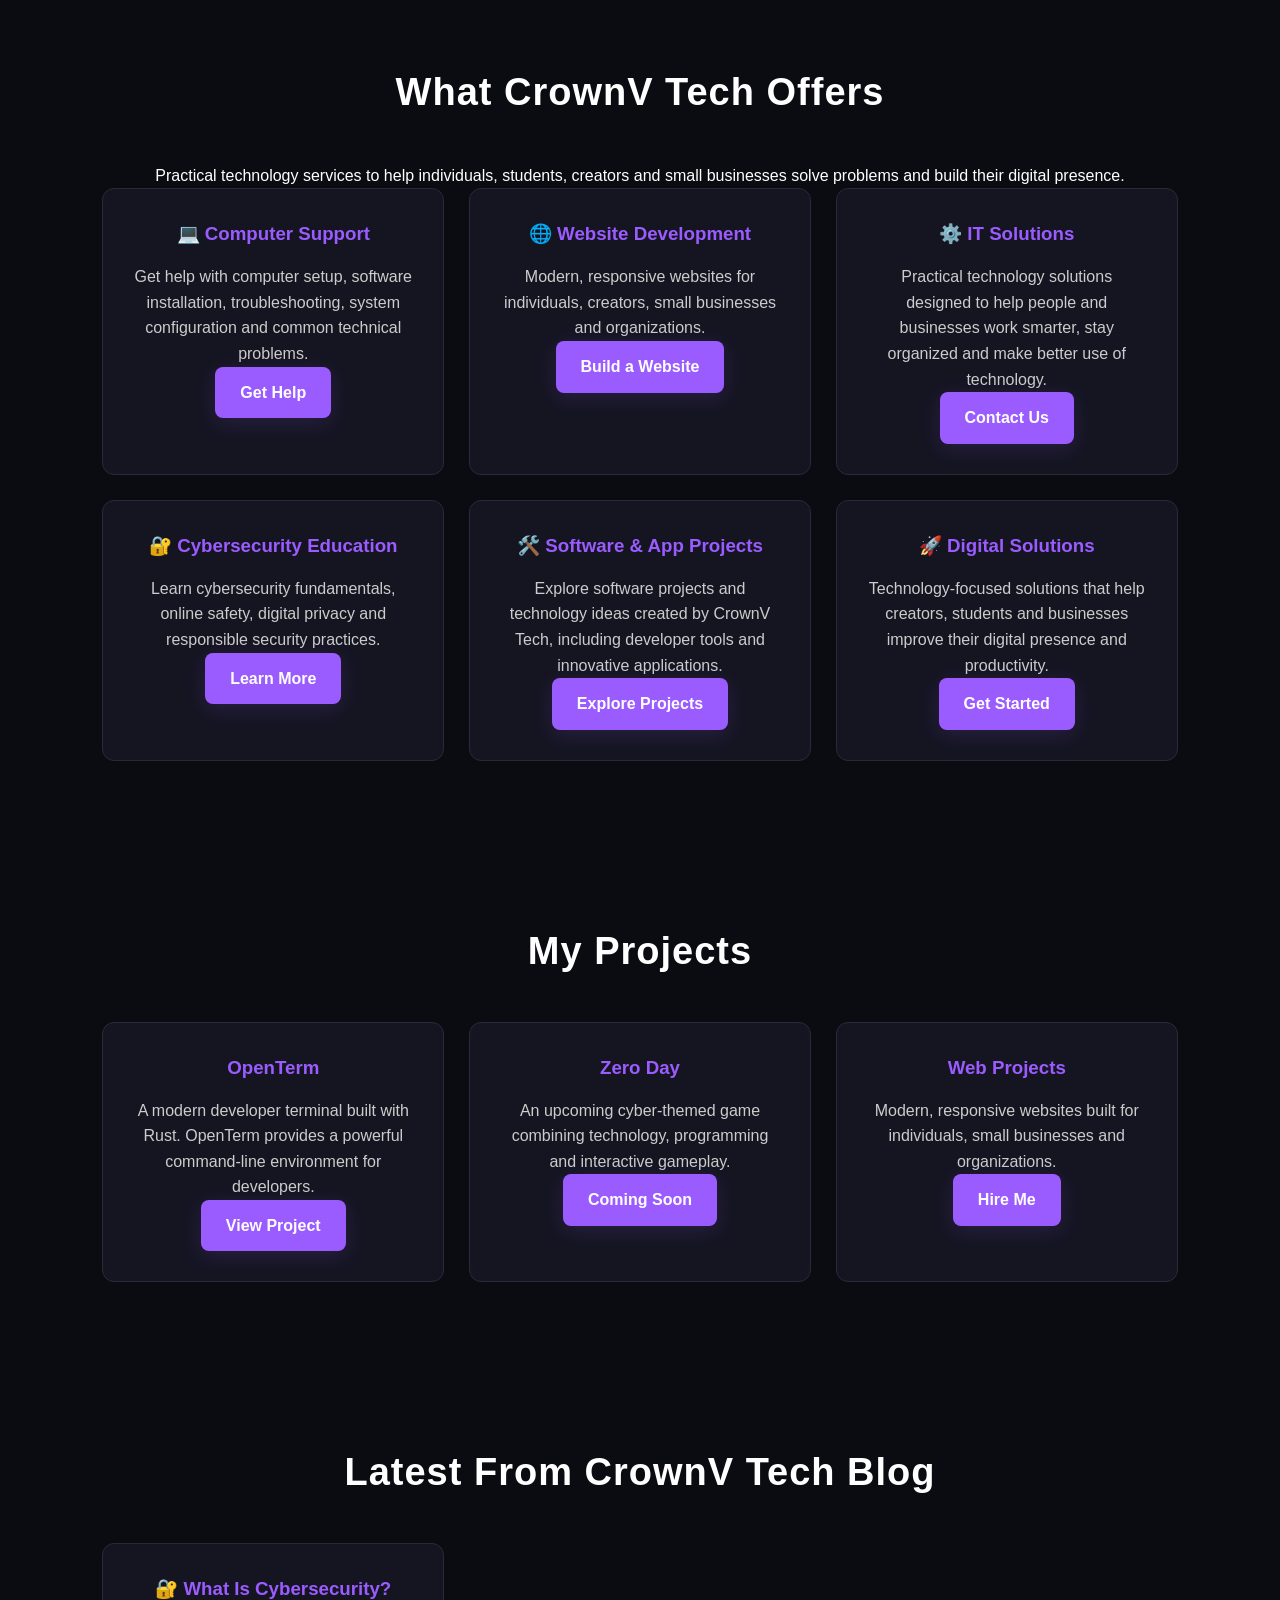
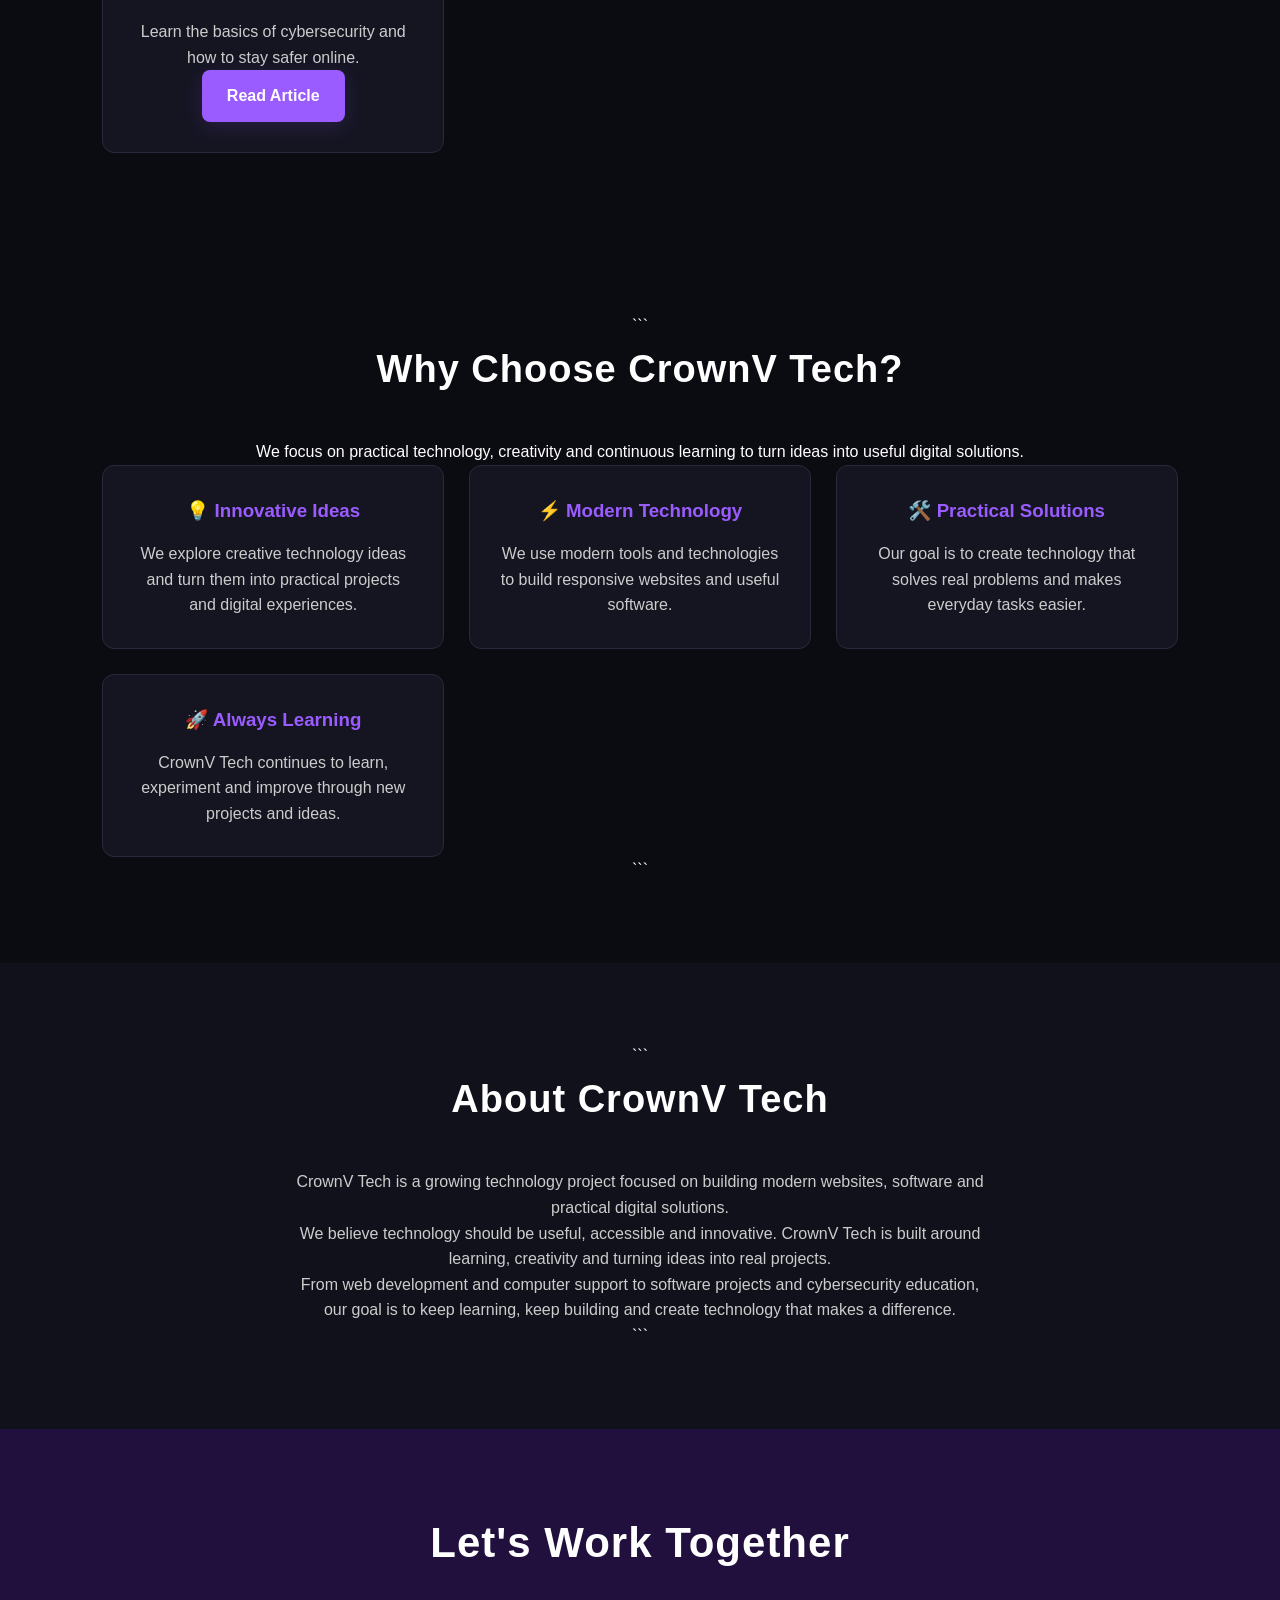
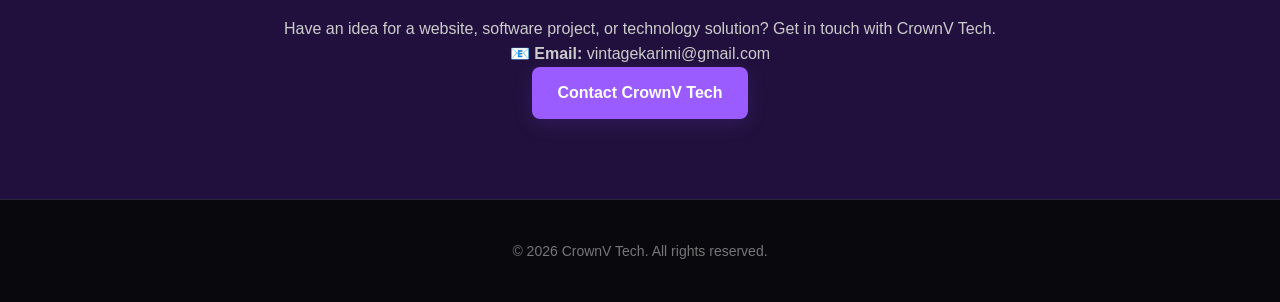
==== commit 455b088c: "Add Google verification file" ====
--- a/index.html
+++ b/index.html
@@ -4,28 +4,84 @@
     <meta charset="UTF-8">
     <meta name="viewport" content="width=device-width, initial-scale=1.0">
 
-    <title>CrownV Tech</title>
-
-    <link rel="stylesheet" href="style.css">
+  <title>CrownV Tech | Technology, Cybersecurity & Software</title>
+
+<meta
+    name="description"
+    content="CrownV Tech explores technology, cybersecurity, software development, artificial intelligence and innovative digital solutions."
+>
+
+<meta
+    name="keywords"
+    content="CrownV Tech, technology, cybersecurity, software development, AI, web development, programming"
+>
+
+<meta name="author" content="CrownV Tech">
+
+<head>
+<!DOCTYPE html>
+<html lang="en">
+<head>
+    <meta charset="UTF-8">
+    <meta name="viewport" content="width=device-width, initial-scale=1.0">
+
+  <title>CrownV Tech | Technology, Cybersecurity & Software</title>
+
+<meta
+    name="description"
+    content="CrownV Tech explores technology, cybersecurity, software development, artificial intelligence and innovative digital solutions."
+>
+
+<meta
+    name="keywords"
+    content="CrownV Tech, technology, cybersecurity, software development, AI, web development, programming"
+>
+
+<meta name="author" content="CrownV Tech">
+
+<head>
+
+    <title>CrownV Tech | Technology, Cybersecurity & Software</title>
+
+    <meta name="description" content="CrownV Tech explores technology, cybersecurity, software development, artificial intelligence and innovative digital solutions.">
+
+    <meta name="keywords" content="CrownV Tech, technology, cybersecurity, software development, AI, web development, programming">
+
+    <meta name="author" content="CrownV Tech">
+
+    <!-- Social Media Preview -->
+    <meta property="og:title" content="CrownV Tech | Technology, Cybersecurity & Software">
+    <meta property="og:description" content="Explore technology, cybersecurity, software development, AI and innovative digital solutions with CrownV Tech.">
+    <meta property="og:type" content="website">
+    <meta property="og:url" content="https://vincent2092433.github.io/crownv-tech/">
+    <meta property="og:image" content="https://vincent2092433.github.io/crownv-tech/images/crownv-logo.png">
+    
+<link rel="stylesheet" href="style.css">
 </head>
 
 <body>
 
-    <!-- Navigation -->
-    <header>
-        <nav>
+  <!-- Navigation -->
+<header>
+    <nav>
+
+        <div class="brand">
+           <img src="images/crownv-logo.png" alt="CrownV Tech Logo">
             <h1>CrownV Tech</h1>
-
-            <div class="nav-links">
-                <a href="#home">Home</a>
-                <a href="blog.html">Blog</a>
-                <a href="#services">Services</a>
-                <a href="#projects">Projects</a>
-                <a href="#about">About</a>
-                <a href="#contact">Contact</a>
-            </div>
-        </nav>
-    </header>
+        </div>
+
+        <div class="nav-links">
+            <a href="#home">Home</a>
+            <a href="blog.html">Blog</a>
+            <a href="#services">Services</a>
+            <a href="#projects">Projects</a>
+            <a href="#why-us">Why Us</a>
+            <a href="#about">About</a>
+            <a href="#contact">Contact</a>
+        </div>
+
+    </nav>
+</header>
 
 
     <!-- Home -->
@@ -61,19 +117,26 @@
 </section>
 
 
-    <!-- Services -->
-  <section id="services" class="section">
+  <!-- Services -->
+<section id="services" class="section">
 
     <h2>What CrownV Tech Offers</h2>
 
+    <p class="section-intro">
+        Practical technology services to help individuals,
+        students, creators and small businesses solve problems
+        and build their digital presence.
+    </p>
+
     <div class="cards">
 
         <div class="card">
             <h3>💻 Computer Support</h3>
 
             <p>
-                Help with computer setup, software installation,
-                troubleshooting and common technical problems.
+                Get help with computer setup, software installation,
+                troubleshooting, system configuration and common
+                technical problems.
             </p>
 
             <a class="button" href="#contact">
@@ -86,7 +149,7 @@
 
             <p>
                 Modern, responsive websites for individuals,
-                small businesses and organizations.
+                creators, small businesses and organizations.
             </p>
 
             <a class="button" href="#contact">
@@ -98,8 +161,9 @@
             <h3>⚙️ IT Solutions</h3>
 
             <p>
-                Practical technology solutions designed to
-                help people and businesses work smarter.
+                Practical technology solutions designed to help
+                people and businesses work smarter, stay organized
+                and make better use of technology.
             </p>
 
             <a class="button" href="#contact">
@@ -107,9 +171,50 @@
             </a>
         </div>
 
-    </div>
-
-</section>
+        <div class="card">
+            <h3>🔐 Cybersecurity Education</h3>
+
+            <p>
+                Learn cybersecurity fundamentals, online safety,
+                digital privacy and responsible security practices.
+            </p>
+
+            <a class="button" href="#contact">
+                Learn More
+            </a>
+        </div>
+
+        <div class="card">
+            <h3>🛠️ Software & App Projects</h3>
+
+            <p>
+                Explore software projects and technology ideas
+                created by CrownV Tech, including developer tools
+                and innovative applications.
+            </p>
+
+            <a class="button" href="#contact">
+                Explore Projects
+            </a>
+        </div>
+
+        <div class="card">
+            <h3>🚀 Digital Solutions</h3>
+
+            <p>
+                Technology-focused solutions that help creators,
+                students and businesses improve their digital
+                presence and productivity.
+            </p>
+
+            <a class="button" href="#contact">
+                Get Started
+            </a>
+        </div>
+
+    </div>
+
+</section>  
 
 <!-- Projects -->
 
@@ -195,43 +300,87 @@
 
 </section>
   
+
+<!-- Why Choose Us -->
+
+<section id="why-us" class="section">
+
+```
+<h2>Why Choose CrownV Tech?</h2>
+
+<p class="section-intro">
+    We focus on practical technology, creativity and
+    continuous learning to turn ideas into useful digital solutions.
+</p>
+
+<div class="cards">
+
+    <div class="card">
+        <h3>💡 Innovative Ideas</h3>
+        <p>
+            We explore creative technology ideas and turn them
+            into practical projects and digital experiences.
+        </p>
+    </div>
+
+    <div class="card">
+        <h3>⚡ Modern Technology</h3>
+        <p>
+            We use modern tools and technologies to build
+            responsive websites and useful software.
+        </p>
+    </div>
+
+    <div class="card">
+        <h3>🛠️ Practical Solutions</h3>
+        <p>
+            Our goal is to create technology that solves
+            real problems and makes everyday tasks easier.
+        </p>
+    </div>
+
+    <div class="card">
+        <h3>🚀 Always Learning</h3>
+        <p>
+            CrownV Tech continues to learn, experiment and
+            improve through new projects and ideas.
+        </p>
+    </div>
+
+</div>
+```
+
+</section>
+
 <!-- About -->
-  <section id="about" class="section about">
-
-    <h2>About CrownV Tech</h2>
-
-    <p>
-        CrownV Tech is a technology project focused on
-        building modern websites, software and innovative
-        digital solutions.
-    </p>
-
-    <p>
-        Our goal is to turn ideas into useful technology
-        while continuing to learn, build and create new
-        projects.
-    </p>
-
-</section>
-
-<section id="contact" class="section contact">
-
-    <h2>Let's Work Together</h2>
-
-    <p>
-        Have an idea for a website or technology project?
-        Get in touch with CrownV Tech.
-    </p>
-
-    <a
-        class="button"
-        href="https://mail.google.com/mail/?view=cm&fs=1&to=vintagekarimi@gmail.com"
-        target="_blank"
-        rel="noopener noreferrer">
-        Contact CrownV Tech
-    </a>
-
-</section>
+
+<section id="about" class="section about">
+
+```
+<h2>About CrownV Tech</h2>
+
+<p>
+    CrownV Tech is a growing technology project focused on
+    building modern websites, software and practical digital
+    solutions.
+</p>
+
+<p>
+    We believe technology should be useful, accessible and
+    innovative. CrownV Tech is built around learning,
+    creativity and turning ideas into real projects.
+</p>
+
+<p>
+    From web development and computer support to software
+    projects and cybersecurity education, our goal is to
+    keep learning, keep building and create technology
+    that makes a difference.
+</p>
+```
+
+</section>
+
 
 <footer>
 
@@ -244,3 +393,381 @@
 
 </body>
 </html>
+
+    <title>CrownV Tech | Technology, Cybersecurity & Software</title>
+
+    <meta name="description" content="CrownV Tech explores technology, cybersecurity, software development, artificial intelligence and innovative digital solutions.">
+
+    <meta name="keywords" content="CrownV Tech, technology, cybersecurity, software development, AI, web development, programming">
+
+    <meta name="author" content="CrownV Tech">
+
+    <!-- Social Media Preview -->
+    <meta property="og:title" content="CrownV Tech | Technology, Cybersecurity & Software">
+    <meta property="og:description" content="Explore technology, cybersecurity, software development, AI and innovative digital solutions with CrownV Tech.">
+    <meta property="og:type" content="website">
+    <meta property="og:url" content="https://vincent2092433.github.io/crownv-tech/">
+    <meta property="og:image" content="https://vincent2092433.github.io/crownv-tech/images/crownv-logo.png">
+    
+<link rel="stylesheet" href="style.css">
+</head>
+
+<body>
+
+  <!-- Navigation -->
+<header>
+    <nav>
+
+        <div class="brand">
+            <img src="images/crownv-logo.png" alt="CrownV Tech Logo">
+           <img src="images/crownv-logo.png" alt="CrownV Tech Logo">
+            <h1>CrownV Tech</h1>
+        </div>
+
+        <div class="nav-links">
+            <a href="#home">Home</a>
+            <a href="blog.html">Blog</a>
+            <a href="#services">Services</a>
+            <a href="#projects">Projects</a>
+            <a href="#why-us">Why Us</a>
+            <a href="#about">About</a>
+            <a href="#contact">Contact</a>
+        </div>
+
+    </nav>
+</header>
+
+
+    <!-- Home -->
+   <section id="home" class="hero">
+    <div class="hero-content">
+
+        <p class="hero-small">TECHNOLOGY • SUPPORT • SOLUTIONS</p>
+
+        <h1>CrownV Tech</h1>
+
+        <h2>I Build Digital Solutions.</h2>
+
+        <p class="crown-tagline">
+            Building websites, software and innovative technology.
+        </p>
+
+        <p>
+            I build modern websites and software
+            for individuals and small businesses.
+        </p>
+
+        <div class="hero-buttons">
+            <a class="button" href="#contact">
+                Get Started
+            </a>
+
+            <a class="button secondary-button" href="#projects">
+                View Projects
+            </a>
+        </div>
+
+    </div>
+</section>
+
+
+  <!-- Services -->
+<section id="services" class="section">
+
+    <h2>What CrownV Tech Offers</h2>
+
+    <p class="section-intro">
+        Practical technology services to help individuals,
+        students, creators and small businesses solve problems
+        and build their digital presence.
+    </p>
+
+    <div class="cards">
+
+        <div class="card">
+            <h3>💻 Computer Support</h3>
+
+            <p>
+                Get help with computer setup, software installation,
+                troubleshooting, system configuration and common
+                technical problems.
+            </p>
+
+            <a class="button" href="#contact">
+                Get Help
+            </a>
+        </div>
+
+        <div class="card">
+            <h3>🌐 Website Development</h3>
+
+            <p>
+                Modern, responsive websites for individuals,
+                creators, small businesses and organizations.
+            </p>
+
+            <a class="button" href="#contact">
+                Build a Website
+            </a>
+        </div>
+
+        <div class="card">
+            <h3>⚙️ IT Solutions</h3>
+
+            <p>
+                Practical technology solutions designed to help
+                people and businesses work smarter, stay organized
+                and make better use of technology.
+            </p>
+
+            <a class="button" href="#contact">
+                Contact Us
+            </a>
+        </div>
+
+        <div class="card">
+            <h3>🔐 Cybersecurity Education</h3>
+
+            <p>
+                Learn cybersecurity fundamentals, online safety,
+                digital privacy and responsible security practices.
+            </p>
+
+            <a class="button" href="#contact">
+                Learn More
+            </a>
+        </div>
+
+        <div class="card">
+            <h3>🛠️ Software & App Projects</h3>
+
+            <p>
+                Explore software projects and technology ideas
+                created by CrownV Tech, including developer tools
+                and innovative applications.
+            </p>
+
+            <a class="button" href="#contact">
+                Explore Projects
+            </a>
+        </div>
+
+        <div class="card">
+            <h3>🚀 Digital Solutions</h3>
+
+            <p>
+                Technology-focused solutions that help creators,
+                students and businesses improve their digital
+                presence and productivity.
+            </p>
+
+            <a class="button" href="#contact">
+                Get Started
+            </a>
+        </div>
+
+    </div>
+
+</section>  
+
+<!-- Projects -->
+
+<section id="projects" class="section">
+
+    <h2>My Projects</h2>
+
+    <div class="cards">
+
+        <div class="card">
+            <h3>OpenTerm</h3>
+
+            <p>
+                A modern developer terminal built with Rust.
+                OpenTerm provides a powerful command-line
+                environment for developers.
+            </p>
+
+            <a
+                class="button"
+                href="https://github.com/Vincent2092433/OpenTerm"
+                target="_blank"
+                rel="noopener noreferrer">
+                View Project
+            </a>
+        </div>
+
+        <div class="card">
+            <h3>Zero Day</h3>
+
+            <p>
+                An upcoming cyber-themed game combining
+                technology, programming and interactive
+                gameplay.
+            </p>
+
+            <a class="button" href="#projects">
+                Coming Soon
+            </a>
+        </div>
+
+        <div class="card">
+            <h3>Web Projects</h3>
+
+            <p>
+                Modern, responsive websites built for
+                individuals, small businesses and
+                organizations.
+            </p>
+
+            <a class="button" href="#contact">
+                Hire Me
+            </a>
+        </div>
+
+    </div>
+
+</section>
+
+ <!-- Latest Blog -->
+
+<section class="section">
+
+    <h2>Latest From CrownV Tech Blog</h2>
+
+    <div class="cards">
+
+        <div class="card">
+
+            <h3>🔐 What Is Cybersecurity?</h3>
+
+            <p>
+                Learn the basics of cybersecurity and how to stay safer online.
+            </p>
+
+            <a class="button" href="blog-cybersecurity.html">
+                Read Article
+            </a>
+
+        </div>
+
+    </div>
+
+</section>
+  
+
+<!-- Why Choose Us -->
+
+<section id="why-us" class="section">
+
+```
+<h2>Why Choose CrownV Tech?</h2>
+
+<p class="section-intro">
+    We focus on practical technology, creativity and
+    continuous learning to turn ideas into useful digital solutions.
+</p>
+
+<div class="cards">
+
+    <div class="card">
+        <h3>💡 Innovative Ideas</h3>
+        <p>
+            We explore creative technology ideas and turn them
+            into practical projects and digital experiences.
+        </p>
+    </div>
+
+    <div class="card">
+        <h3>⚡ Modern Technology</h3>
+        <p>
+            We use modern tools and technologies to build
+            responsive websites and useful software.
+        </p>
+    </div>
+
+    <div class="card">
+        <h3>🛠️ Practical Solutions</h3>
+        <p>
+            Our goal is to create technology that solves
+            real problems and makes everyday tasks easier.
+        </p>
+    </div>
+
+    <div class="card">
+        <h3>🚀 Always Learning</h3>
+        <p>
+            CrownV Tech continues to learn, experiment and
+            improve through new projects and ideas.
+        </p>
+    </div>
+
+</div>
+```
+
+</section>
+
+<!-- About -->
+
+<section id="about" class="section about">
+
+```
+<h2>About CrownV Tech</h2>
+
+<p>
+    CrownV Tech is a growing technology project focused on
+    building modern websites, software and practical digital
+    solutions.
+</p>
+
+<p>
+    We believe technology should be useful, accessible and
+    innovative. CrownV Tech is built around learning,
+    creativity and turning ideas into real projects.
+</p>
+
+<p>
+    From web development and computer support to software
+    projects and cybersecurity education, our goal is to
+    keep learning, keep building and create technology
+    that makes a difference.
+</p>
+```
+
+</section>
+
+<!-- Contact -->
+<section id="contact" class="section contact">
+    <h2>Let's Work Together</h2>
+
+    <p>
+        Have an idea for a website, software project, or
+        technology solution? Get in touch with CrownV Tech.
+    </p>
+
+    <div class="contact-info">
+        <p>
+            📧 <strong>Email:</strong>
+            vintagekarimi@gmail.com
+        </p>
+
+        <a
+            class="button"
+            href="https://mail.google.com/mail/?view=cm&fs=1&to=vintagekarimi@gmail.com"
+            target="_blank"
+            rel="noopener noreferrer">
+            Contact CrownV Tech
+        </a>
+    </div>
+</section>
+
+<footer>
+
+    <p>
+        © 2026 CrownV Tech.
+        All rights reserved.
+    </p>
+
+</footer>
+
+</body>
+</html>
--- a/style.css
+++ b/style.css
@@ -409,4 +409,185 @@
     nav h1 {
         font-size: 22px;
     }
+}
+
+.brand {
+    display: flex;
+    align-items: center;
+  gap: 10px;
+}
+
+.brand img {
+    width: 60px;
+    height: 60px;
+    object-fit: contain;
+}
+nav {
+    display: flex;
+    align-items: center;
+    justify-content: space-between;
+}
+
+.nav-links {
+    display: flex;
+    gap: 20px;
+    align-items: center;
+}
+/* ================================
+   CrownV Tech - Tech Animations
+   ================================ */
+
+.card {
+    transition:
+        transform 0.3s ease,
+        border-color 0.3s ease,
+        box-shadow 0.3s ease;
+}
+
+.card:hover {
+    transform: translateY(-8px);
+    border-color: #9b5cff;
+    box-shadow:
+        0 0 15px rgba(155, 92, 255, 0.25),
+        0 15px 35px rgba(0, 0, 0, 0.35);
+}
+
+.button {
+    transition:
+        transform 0.25s ease,
+        box-shadow 0.25s ease,
+        background 0.25s ease;
+}
+
+.button:hover {
+    transform: translateY(-3px);
+    box-shadow: 0 0 20px rgba(155, 92, 255, 0.4);
+}
+
+/* Smooth section appearance */
+.section {
+    animation: sectionFade 0.8s ease;
+}
+
+@keyframes sectionFade {
+    from {
+        opacity: 0;
+        transform: translateY(15px);
+    }
+
+    to {
+        opacity: 1;
+        transform: translateY(0);
+    }
+}
+/* ================================
+   CrownV Tech - Hero Upgrade
+   ================================ */
+
+.hero h2 {
+    text-shadow: 0 0 20px rgba(155, 92, 255, 0.35);
+}
+
+.hero-content p {
+    max-width: 650px;
+}
+
+.hero-small {
+    animation: pulseText 2s infinite;
+}
+
+@keyframes pulseText {
+    0%, 100% {
+        opacity: 1;
+    }
+
+    50% {
+        opacity: 0.65;
+    }
+}
+
+.hero-buttons .button {
+    position: relative;
+    overflow: hidden;
+}
+
+.hero-buttons .button::after {
+    content: "";
+    position: absolute;
+    top: 0;
+    left: -100%;
+    width: 100%;
+    height: 100%;
+    background: rgba(255, 255, 255, 0.12);
+    transform: skewX(-20deg);
+    transition: 0.5s;
+}
+
+.hero-buttons .button:hover::after {
+    left: 120%;
+}
+/* ================================
+   CrownV Tech - Navigation Upgrade
+   ================================ */
+
+.brand {
+    display: flex;
+    align-items: center;
+    gap: 12px;
+}
+
+.brand img {
+    width: 55px;
+    height: 55px;
+    object-fit: contain;
+    filter: drop-shadow(0 0 8px rgba(155, 92, 255, 0.5));
+}
+
+.brand h1 {
+    margin: 0;
+}
+
+.nav-links a {
+    position: relative;
+    padding: 5px 0;
+}
+
+.nav-links a::after {
+    content: "";
+    position: absolute;
+    left: 0;
+    bottom: 0;
+    width: 0;
+    height: 2px;
+    background: #9b5cff;
+    transition: width 0.3s ease;
+}
+
+.nav-links a:hover::after {
+    width: 100%;
+}
+/* ================================
+   CrownV Tech - Footer Upgrade
+   ================================ */
+
+footer {
+    border-top: 1px solid #29293a;
+    padding: 35px 8%;
+}
+
+footer p {
+    margin: 5px 0;
+    font-size: 14px;
+}
+
+footer p:first-child {
+    color: #cccccc;
+}
+
+footer p:last-child {
+    color: #777;
+}
+
+footer:hover {
+    border-top-color: #9b5cff;
 }
--- a/style.css
+++ b/style.css
@@ -409,4 +409,185 @@
     nav h1 {
         font-size: 22px;
     }
+}
+
+.brand {
+    display: flex;
+    align-items: center;
+  gap: 10px;
+}
+
+.brand img {
+    width: 60px;
+    height: 60px;
+    object-fit: contain;
+}
+nav {
+    display: flex;
+    align-items: center;
+    justify-content: space-between;
+}
+
+.nav-links {
+    display: flex;
+    gap: 20px;
+    align-items: center;
+}
+/* ================================
+   CrownV Tech - Tech Animations
+   ================================ */
+
+.card {
+    transition:
+        transform 0.3s ease,
+        border-color 0.3s ease,
+        box-shadow 0.3s ease;
+}
+
+.card:hover {
+    transform: translateY(-8px);
+    border-color: #9b5cff;
+    box-shadow:
+        0 0 15px rgba(155, 92, 255, 0.25),
+        0 15px 35px rgba(0, 0, 0, 0.35);
+}
+
+.button {
+    transition:
+        transform 0.25s ease,
+        box-shadow 0.25s ease,
+        background 0.25s ease;
+}
+
+.button:hover {
+    transform: translateY(-3px);
+    box-shadow: 0 0 20px rgba(155, 92, 255, 0.4);
+}
+
+/* Smooth section appearance */
+.section {
+    animation: sectionFade 0.8s ease;
+}
+
+@keyframes sectionFade {
+    from {
+        opacity: 0;
+        transform: translateY(15px);
+    }
+
+    to {
+        opacity: 1;
+        transform: translateY(0);
+    }
+}
+/* ================================
+   CrownV Tech - Hero Upgrade
+   ================================ */
+
+.hero h2 {
+    text-shadow: 0 0 20px rgba(155, 92, 255, 0.35);
+}
+
+.hero-content p {
+    max-width: 650px;
+}
+
+.hero-small {
+    animation: pulseText 2s infinite;
+}
+
+@keyframes pulseText {
+    0%, 100% {
+        opacity: 1;
+    }
+
+    50% {
+        opacity: 0.65;
+    }
+}
+
+.hero-buttons .button {
+    position: relative;
+    overflow: hidden;
+}
+
+.hero-buttons .button::after {
+    content: "";
+    position: absolute;
+    top: 0;
+    left: -100%;
+    width: 100%;
+    height: 100%;
+    background: rgba(255, 255, 255, 0.12);
+    transform: skewX(-20deg);
+    transition: 0.5s;
+}
+
+.hero-buttons .button:hover::after {
+    left: 120%;
+}
+/* ================================
+   CrownV Tech - Navigation Upgrade
+   ================================ */
+
+.brand {
+    display: flex;
+    align-items: center;
+    gap: 12px;
+}
+
+.brand img {
+    width: 55px;
+    height: 55px;
+    object-fit: contain;
+    filter: drop-shadow(0 0 8px rgba(155, 92, 255, 0.5));
+}
+
+.brand h1 {
+    margin: 0;
+}
+
+.nav-links a {
+    position: relative;
+    padding: 5px 0;
+}
+
+.nav-links a::after {
+    content: "";
+    position: absolute;
+    left: 0;
+    bottom: 0;
+    width: 0;
+    height: 2px;
+    background: #9b5cff;
+    transition: width 0.3s ease;
+}
+
+.nav-links a:hover::after {
+    width: 100%;
+}
+/* ================================
+   CrownV Tech - Footer Upgrade
+   ================================ */
+
+footer {
+    border-top: 1px solid #29293a;
+    padding: 35px 8%;
+}
+
+footer p {
+    margin: 5px 0;
+    font-size: 14px;
+}
+
+footer p:first-child {
+    color: #cccccc;
+}
+
+footer p:last-child {
+    color: #777;
+}
+
+footer:hover {
+    border-top-color: #9b5cff;
 }
